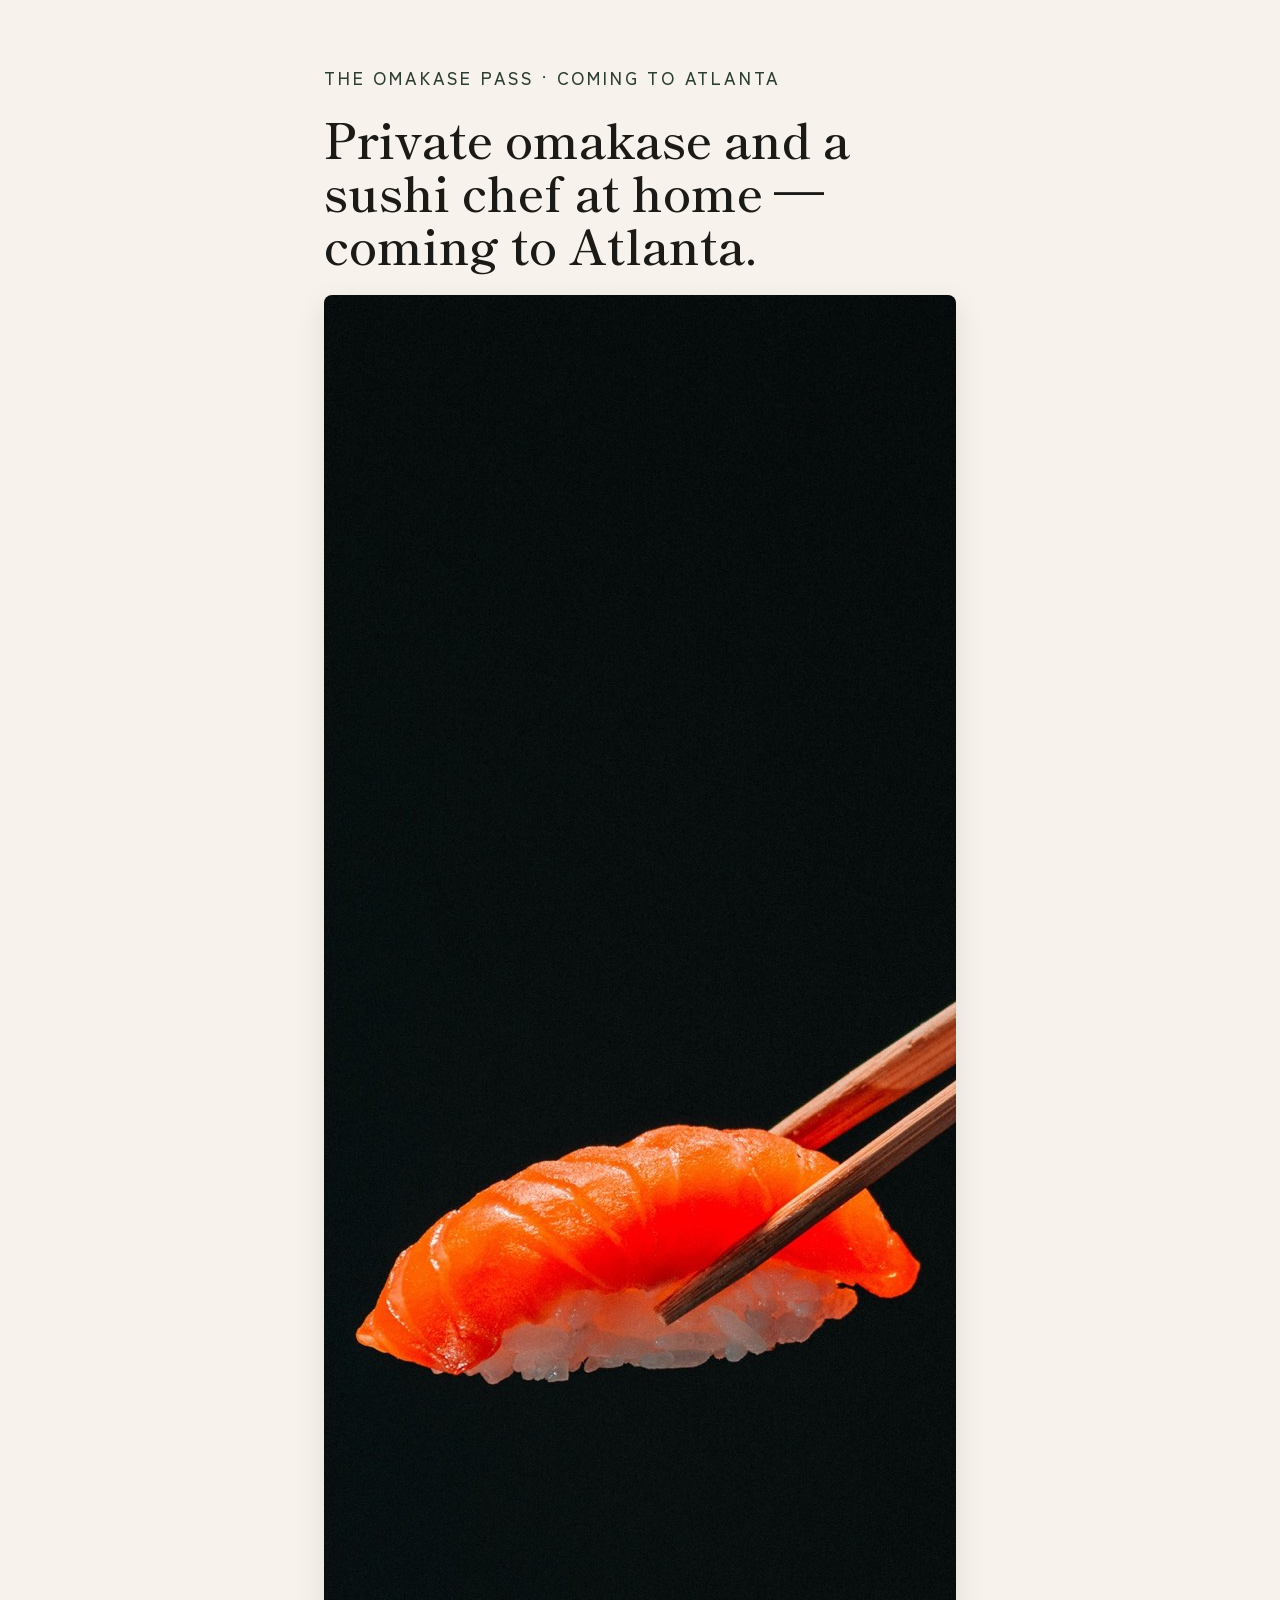
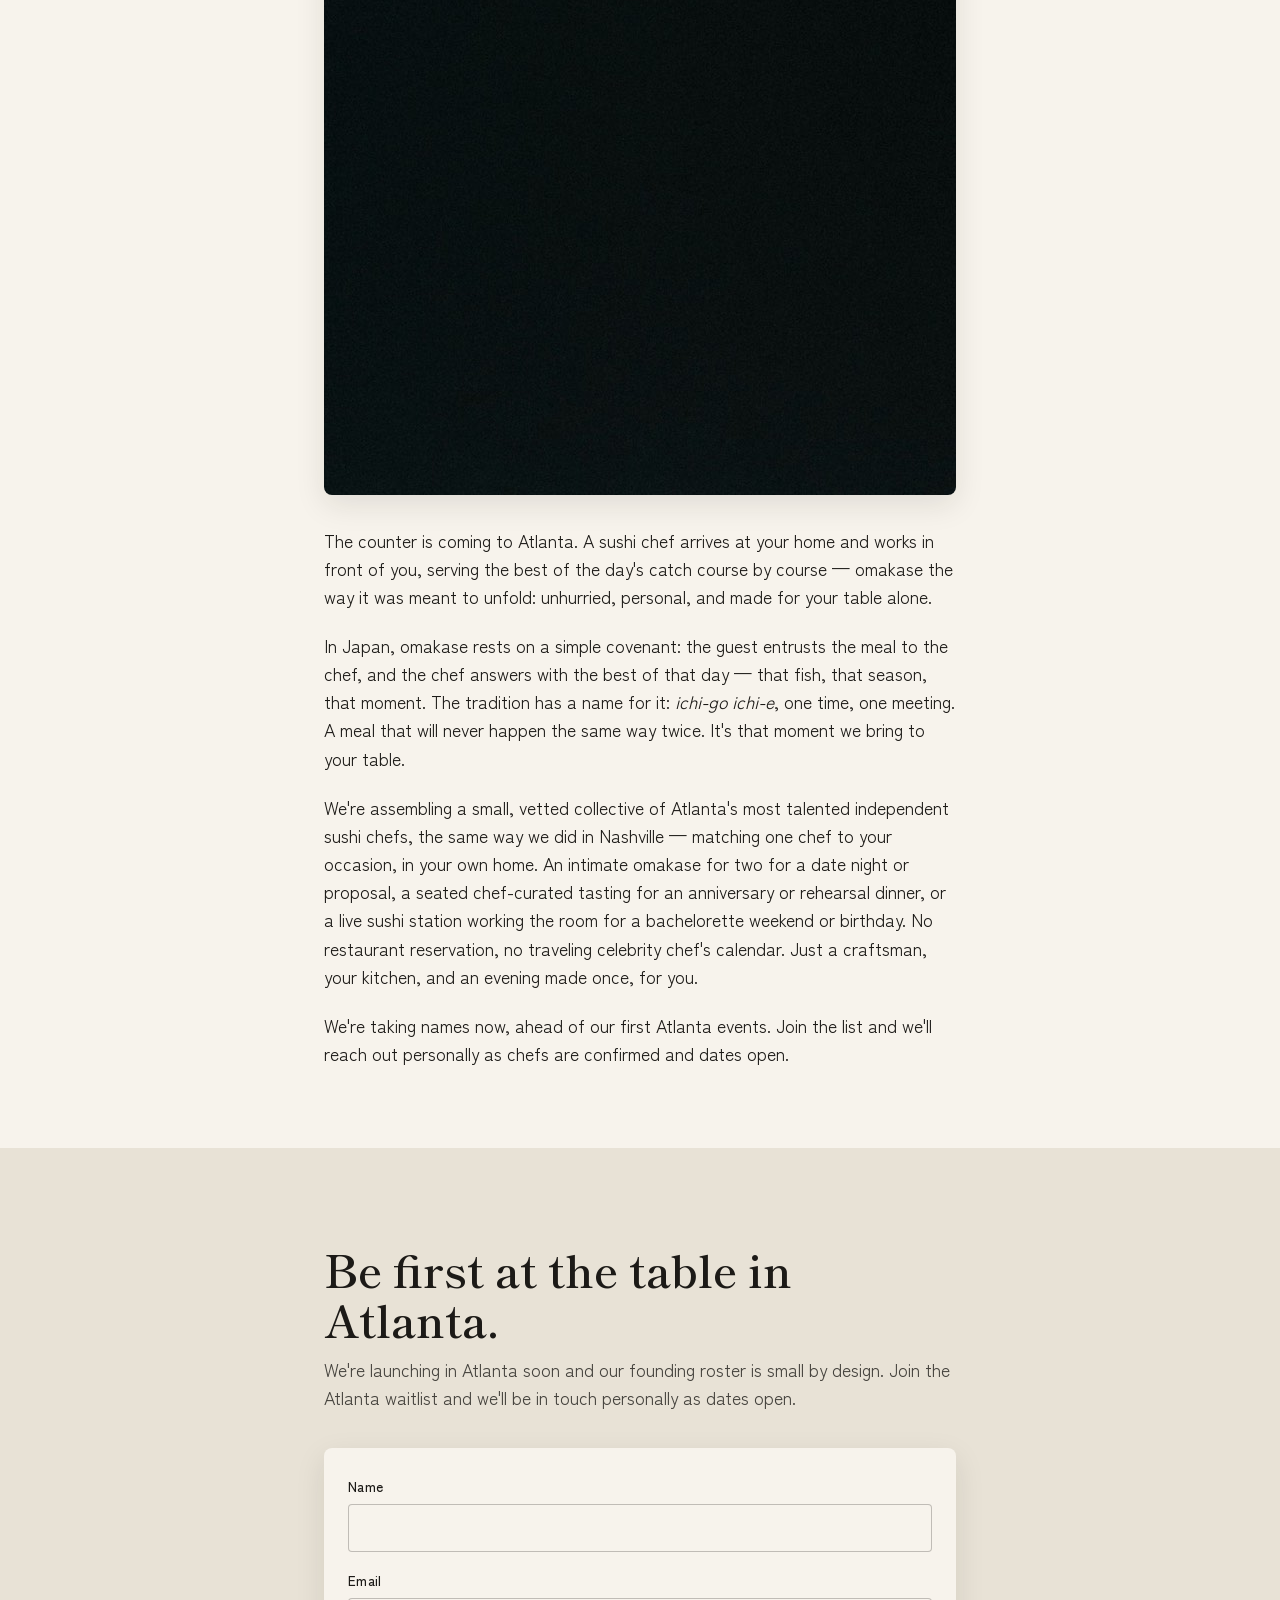
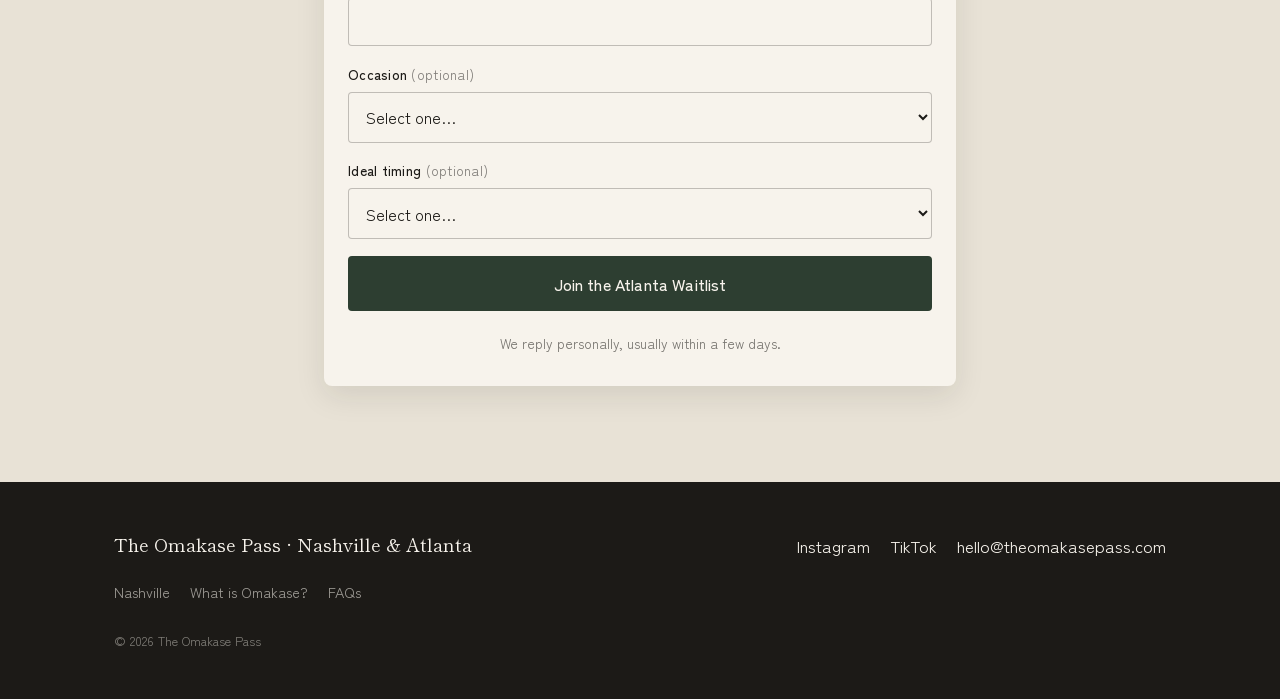
==== atlanta.html @ 151f20d6 "Add Atlanta pre-launch landing page Create /atlanta with honest 'coming soon' copy in the house voic" ====
<!DOCTYPE html>
<html lang="en">
<head>
  <meta charset="UTF-8" />
  <meta name="viewport" content="width=device-width, initial-scale=1.0" />
  <meta name="theme-color" content="#2D3E31" />

  <title>Private Omakase &amp; Sushi Chef at Home — Atlanta (Coming Soon) | The Omakase Pass</title>
  <meta name="description" content="The Omakase Pass is bringing a private sushi chef and omakase at home to Atlanta — for anniversaries, bachelorette parties, and birthdays. Join the Atlanta waitlist." />
  <link rel="canonical" href="https://theomakasepass.com/atlanta" />

  <meta property="og:type" content="website" />
  <meta property="og:site_name" content="The Omakase Pass" />
  <meta property="og:title" content="Private Omakase & Sushi Chef at Home — Coming to Atlanta" />
  <meta property="og:description" content="A sushi chef at your counter, course by course, in your own home. The Omakase Pass is coming to Atlanta. Join the waitlist." />
  <meta property="og:url" content="https://theomakasepass.com/atlanta" />
  <meta property="og:image" content="https://theomakasepass.com/images/og.jpg" />

  <meta name="twitter:card" content="summary_large_image" />
  <meta name="twitter:title" content="Private Omakase & Sushi Chef at Home — Coming to Atlanta" />
  <meta name="twitter:description" content="A sushi chef at your counter, course by course, in your own home. The Omakase Pass is coming to Atlanta." />
  <meta name="twitter:image" content="https://theomakasepass.com/images/og.jpg" />

  <link rel="icon" type="image/svg+xml" href="favicon.svg" />
  <link rel="preconnect" href="https://fonts.googleapis.com" />
  <link rel="preconnect" href="https://fonts.gstatic.com" crossorigin />
  <link href="https://fonts.googleapis.com/css2?family=Shippori+Mincho:wght@400;600&family=Zen+Kaku+Gothic+New:wght@400;500&display=swap" rel="stylesheet" />
  <link rel="stylesheet" href="styles.css" />

  <!-- Google Analytics 4 (property "The Omakase Pass") -->
  <script async src="https://www.googletagmanager.com/gtag/js?id=G-955D8J9147"></script>
  <script>
    window.dataLayer = window.dataLayer || [];
    function gtag(){dataLayer.push(arguments);}
    gtag('js', new Date());
    gtag('config', 'G-955D8J9147');
  </script>

  <!-- Service schema for the planned Atlanta service area. No prices yet:
       Atlanta pricing is confirmed at launch. Wording is kept honest
       ("coming soon") so nothing overclaims an active service. -->
  <script type="application/ld+json">
  {
    "@context": "https://schema.org",
    "@type": "Service",
    "name": "The Omakase Pass — Private Omakase in Atlanta (Coming Soon)",
    "serviceType": "Private omakase and sushi chef experiences",
    "description": "Private, in-home omakase and sushi chef experiences coming soon to Atlanta, Georgia. A vetted collective of independent sushi chefs for anniversaries, birthdays, bachelorette parties, and rehearsal dinners. Join the Atlanta waitlist.",
    "url": "https://theomakasepass.com/atlanta",
    "image": "https://theomakasepass.com/images/og.jpg",
    "provider": {
      "@type": "Organization",
      "name": "The Omakase Pass",
      "url": "https://theomakasepass.com",
      "email": "hello@theomakasepass.com"
    },
    "areaServed": { "@type": "City", "name": "Atlanta", "containedInPlace": { "@type": "State", "name": "Georgia" } }
  }
  </script>
</head>

<body>
  <a class="skip-link" href="#waitlist">Skip to waitlist</a>

  <main class="page exp" id="content">
    <p class="eyebrow">The Omakase Pass · Coming to Atlanta</p>
    <h1>Private omakase and a sushi chef at home — coming to Atlanta.</h1>

    <img class="exp__img" src="images/hero.jpg" width="1440" height="1800"
         alt="A piece of nigiri sushi lifted with chopsticks at a private omakase dinner" />

    <p class="exp__lede">
      The counter is coming to Atlanta. A sushi chef arrives at your home and works in front
      of you, serving the best of the day's catch course by course — omakase the way it was
      meant to unfold: unhurried, personal, and made for your table alone.
    </p>

    <p>
      In Japan, omakase rests on a simple covenant: the guest entrusts the meal to the chef,
      and the chef answers with the best of that day — that fish, that season, that moment.
      The tradition has a name for it: <em>ichi-go ichi-e</em>, one time, one meeting. A meal
      that will never happen the same way twice. It's that moment we bring to your table.
    </p>
    <p>
      We're assembling a small, vetted collective of Atlanta's most talented independent
      sushi chefs, the same way we did in Nashville — matching one chef to your occasion, in
      your own home. An intimate omakase for two for a date night or proposal, a seated
      chef-curated tasting for an anniversary or rehearsal dinner, or a live sushi station
      working the room for a bachelorette weekend or birthday. No restaurant reservation, no
      traveling celebrity chef's calendar. Just a craftsman, your kitchen, and an evening
      made once, for you.
    </p>
    <p>
      We're taking names now, ahead of our first Atlanta events. Join the list and we'll
      reach out personally as chefs are confirmed and dates open.
    </p>
  </main>

  <!-- ============================================================
       ATLANTA WAITLIST — submits to the same Formspree endpoint as the
       Nashville waitlist, tagged with a hidden city field so Atlanta
       interest is easy to filter. AJAX submit keeps the visitor here.
       ============================================================ -->
  <section class="section waitlist" id="waitlist">
    <div class="prose">
      <h2 class="waitlist__headline">Be first at the table in Atlanta.</h2>
      <p class="waitlist__sub">
        We're launching in Atlanta soon and our founding roster is small by design. Join the
        Atlanta waitlist and we'll be in touch personally as dates open.
      </p>

      <form class="waitlist-form" id="atlanta-form" aria-label="Join the Atlanta waitlist"
            action="https://formspree.io/f/mqerkaqg" method="POST">
        <input type="hidden" name="_subject" value="New Atlanta waitlist signup" />
        <input type="hidden" name="city" value="Atlanta" />
        <!-- Honeypot anti-spam field: hidden from people, tempting to bots. Leave empty. -->
        <input type="text" name="_gotcha" tabindex="-1" autocomplete="off" aria-hidden="true" style="position:absolute;left:-9999px" />
        <div class="field">
          <label for="af-name">Name</label>
          <input id="af-name" name="name" type="text" autocomplete="name" required />
        </div>
        <div class="field">
          <label for="af-email">Email</label>
          <input id="af-email" name="email" type="email" autocomplete="email" required />
        </div>
        <div class="field">
          <label for="af-occasion">Occasion <span class="field__opt">(optional)</span></label>
          <select id="af-occasion" name="occasion">
            <option value="">Select one…</option>
            <option>Anniversary</option>
            <option>Birthday</option>
            <option>Bachelorette</option>
            <option>Rehearsal dinner</option>
            <option>Corporate</option>
            <option>Other</option>
          </select>
        </div>
        <div class="field">
          <label for="af-timing">Ideal timing <span class="field__opt">(optional)</span></label>
          <select id="af-timing" name="timing">
            <option value="">Select one…</option>
            <option>Next 30 days</option>
            <option>1–3 months</option>
            <option>Just curious</option>
          </select>
        </div>
        <button class="btn btn--primary btn--full" type="submit">Join the Atlanta Waitlist</button>
        <p class="form-note">We reply personally, usually within a few days.</p>
      </form>
    </div>
  </section>

  <footer class="footer">
    <div class="container footer__inner">
      <p class="footer__brand">The Omakase Pass · Nashville &amp; Atlanta</p>
      <nav class="footer__links" aria-label="Footer">
        <a href="https://instagram.com/omakasepass" target="_blank" rel="noopener">Instagram</a>
        <a href="https://tiktok.com/@omakasepass" target="_blank" rel="noopener">TikTok</a>
        <a href="mailto:hello@theomakasepass.com">hello@theomakasepass.com</a>
      </nav>
      <nav class="footer__quiet" aria-label="More">
        <a href="/">Nashville</a>
        <a href="/omakase">What is Omakase?</a>
        <a href="/faqs">FAQs</a>
      </nav>
      <p class="footer__copy">© 2026 The Omakase Pass</p>
    </div>
  </footer>

  <!-- Atlanta waitlist AJAX submit (mirrors the homepage waitlist script). -->
  <script>
    (function () {
      var form = document.getElementById('atlanta-form');
      if (!form) return;
      form.addEventListener('submit', function (e) {
        e.preventDefault();
        var btn = form.querySelector('button[type="submit"]');
        var original = btn ? btn.textContent : '';
        if (btn) { btn.disabled = true; btn.textContent = 'Sending…'; }
        fetch(form.action, {
          method: 'POST',
          body: new FormData(form),
          headers: { 'Accept': 'application/json' }
        }).then(function (res) {
          if (!res.ok) throw new Error('bad response');
          form.innerHTML =
            '<p class="form-success">You\'re on the Atlanta list. We\'ll be in touch personally.</p>';
        }).catch(function () {
          if (btn) { btn.disabled = false; btn.textContent = original; }
          var err = form.querySelector('.form-error');
          if (!err) {
            err = document.createElement('p');
            err.className = 'form-error';
            form.appendChild(err);
          }
          err.textContent =
            'Something went wrong. Please email hello@theomakasepass.com and we\'ll add you.';
        });
      });
    })();
  </script>
</body>
</html>
---- styles.css ----
/* ============================================================
   THE OMAKASE PASS — styles.css
   Mobile-first (~390px), then enhanced for desktop.
   ============================================================ */

/* ---- 1. DESIGN TOKENS -------------------------------------- */
:root {
  --rice: #F7F3EC;        /* warm rice-white — page background */
  --ink: #1C1A17;         /* near-black — primary text */
  --forest: #2D3E31;      /* deep pine green — accent, buttons, links */
  --forest-deep: #1F2B22; /* hover states, dark sections */
  --vermillion: #B5442E;  /* muted red — hanko "sun" stamp detail ONLY */
  --stone: #E8E2D6;       /* warm light grey — cards, dividers */

  --font-display: "Shippori Mincho", Georgia, "Times New Roman", serif;
  --font-body: "Zen Kaku Gothic New", system-ui, -apple-system, sans-serif;

  --maxw: 1100px;         /* outer content width on desktop */
  --prosew: 680px;        /* narrow width for reading blocks */

  --shadow-card: 0 10px 30px rgba(28, 26, 23, 0.10);
}

/* ---- 2. RESET / BASE --------------------------------------- */
*,
*::before,
*::after { box-sizing: border-box; }

html { scroll-behavior: smooth; }

body {
  margin: 0;
  overflow-x: hidden;
  background: var(--rice);
  color: var(--ink);
  font-family: var(--font-body);
  font-size: 1.0625rem;   /* ~17px */
  line-height: 1.6;
  -webkit-font-smoothing: antialiased;
  text-rendering: optimizeLegibility;
}

img { max-width: 100%; display: block; }

h1, h2, h3 {
  font-family: var(--font-display);
  font-weight: 600;
  line-height: 1.1;
  margin: 0;
}

p { margin: 0 0 1.2em; }
p:last-child { margin-bottom: 0; }

a { color: var(--forest); }

/* Visible keyboard focus for everyone using Tab */
:focus-visible {
  outline: 3px solid var(--forest);
  outline-offset: 3px;
  border-radius: 2px;
}

/* Skip link — hidden until focused */
.skip-link {
  position: absolute;
  left: -9999px;
  top: 0;
  background: var(--forest);
  color: var(--rice);
  padding: 0.75rem 1rem;
  z-index: 100;
  text-decoration: none;
  border-radius: 0 0 6px 0;
}
.skip-link:focus { left: 0; }

/* ---- 3. LAYOUT HELPERS ------------------------------------- */
.container {
  width: 100%;
  max-width: var(--maxw);
  margin-inline: auto;
  padding-inline: 1.5rem;
}

.section { padding: 4.5rem 0; }

.prose {
  max-width: var(--prosew);
  margin-inline: auto;
  padding-inline: 1.5rem;
}

.eyebrow {
  font-size: 0.75rem;
  font-weight: 500;
  letter-spacing: 0.16em;
  text-transform: uppercase;
  color: var(--forest);
  margin-bottom: 1.25rem;
}
.eyebrow--light { color: var(--stone); opacity: 0.85; }

/* ---- 4. BUTTONS -------------------------------------------- */
.btn {
  display: inline-block;
  font-family: var(--font-body);
  font-weight: 500;
  font-size: 1rem;
  letter-spacing: 0.01em;
  text-decoration: none;
  cursor: pointer;
  border: 1px solid transparent;
  border-radius: 4px;
  padding: 0.9rem 1.6rem;
  transition: background-color 0.18s ease, transform 0.18s ease, border-color 0.18s ease;
}

.btn--primary {
  background: var(--forest);
  color: var(--rice);
}
.btn--primary:hover {
  background: var(--forest-deep);
  transform: translateY(-1px);
}
.btn--primary:active { transform: translateY(0); }
.btn--primary:disabled {
  opacity: 0.55;
  cursor: not-allowed;
  transform: none;
}

/* Light-on-dark ghost button (used in the For Chefs dark section) */
.btn--ghost-light {
  background: transparent;
  color: var(--rice);
  border-color: rgba(247, 243, 236, 0.5);
}
.btn--ghost-light:hover {
  background: rgba(247, 243, 236, 0.08);
  border-color: var(--rice);
  transform: translateY(-1px);
}

.btn--full { width: 100%; text-align: center; }

/* ============================================================
   5. HERO
   ============================================================ */
.hero {
  position: relative;
  min-height: 100svh;
  display: flex;
  flex-direction: column;
  justify-content: flex-end;
  overflow: hidden;
  color: var(--rice);
}

/* Background image sits behind everything. A dark indigo fallback
   shows through until /images/hero.jpg is supplied. */
.hero__bg {
  position: absolute;
  inset: 0;
  background-color: var(--forest-deep);
  background-image: url("images/hero.jpg");
  background-size: cover;
  background-position: center;
  z-index: 0;
}

/* Gradient overlay keeps text readable over the photo */
.hero__overlay {
  position: absolute;
  inset: 0;
  background: linear-gradient(
    105deg,
    rgba(28, 26, 23, 0.88) 0%,
    rgba(28, 26, 23, 0.62) 38%,
    rgba(28, 26, 23, 0.25) 68%,
    rgba(28, 26, 23, 0.10) 100%
  );
  z-index: 1;
}

.hero__inner {
  position: relative;
  z-index: 2;
  width: 100%;
  max-width: var(--maxw);
  margin-inline: auto;
  padding: 1.5rem 1.5rem 3rem;
  flex: 1;
  display: flex;
  flex-direction: column;
  justify-content: flex-start;
}

.wordmark {
  font-family: var(--font-body);
  font-weight: 500;
  font-size: 0.8rem;
  letter-spacing: 0.22em;
  text-transform: uppercase;
  padding-top: 1rem;
}

.hero__content {
  width: 100%;
  max-width: 620px;
  margin-top: auto;
  margin-bottom: auto;
}

.hero__eyebrow {
  font-family: var(--font-body);
  font-size: 0.75rem;
  font-weight: 500;
  letter-spacing: 0.18em;
  text-transform: uppercase;
  color: rgba(247, 243, 236, 0.82);
  margin-bottom: 1.25rem;
}

.hero__headline {
  font-size: clamp(1.9rem, 7.5vw, 4.5rem);
  font-weight: 600;
  margin-bottom: 1.1rem;
}

.hero__subhead {
  font-size: 1.075rem;
  line-height: 1.55;
  max-width: 34em;
  margin-bottom: 1.8rem;
  color: rgba(247, 243, 236, 0.92);
}

/* Scroll cue — a thin descending line */
.scroll-cue {
  position: absolute;
  bottom: 1.4rem;
  left: 50%;
  transform: translateX(-50%);
  z-index: 3;
  display: block;
  width: 24px;
  height: 40px;
}
.scroll-cue__line {
  display: block;
  width: 1px;
  height: 100%;
  margin-inline: auto;
  background: rgba(247, 243, 236, 0.6);
}

/* ============================================================
   6. PROPOSITION
   ============================================================ */
.proposition { padding-top: 5.5rem; padding-bottom: 5.5rem; }
.proposition p { font-size: 1.15rem; }
.proposition em { font-style: italic; }

/* ============================================================
   7. EXPERIENCES — the two Pass / ticket cards
   ============================================================ */
.experiences { background: var(--rice); }

.cards {
  display: flex;
  flex-direction: column;
  gap: 2rem;
}

.pass-card {
  position: relative;
  background: var(--stone);
  border-radius: 8px;
  box-shadow: var(--shadow-card);
  overflow: hidden;
  /* Perforated left edge — a dotted "tear line" like a real ticket */
  border-left: 2px dashed rgba(28, 26, 23, 0.28);
}

/* Little punched notches at the top and bottom of the tear line */
.pass-card::before,
.pass-card::after {
  content: "";
  position: absolute;
  left: -9px;
  width: 16px;
  height: 16px;
  border-radius: 50%;
  background: var(--rice);
  z-index: 2;
}
.pass-card::before { top: -8px; }
.pass-card::after { bottom: -8px; }

.pass-card__img {
  aspect-ratio: 3 / 2;
  background: var(--forest-deep);
  background-size: cover;
  background-position: center;
  /* placeholder label when no image is present */
  display: flex;
  align-items: center;
  justify-content: center;
}
.pass-card__img--date { background-image: url("images/date.jpg"); }
.pass-card__img--tasting { background-image: url("images/tasting.jpg"); }
.pass-card__img--party { background-image: url("images/party.jpg"); }

.pass-card__body { padding: 1.75rem 1.6rem 2rem; }

.pass-card__eyebrow {
  display: flex;
  align-items: center;
  justify-content: space-between;
  gap: 1rem;
  font-size: 0.7rem;
  font-weight: 500;
  letter-spacing: 0.14em;
  text-transform: uppercase;
  color: var(--forest);
  margin-bottom: 1rem;
}

/* Hanko stamp — small vermillion circle with "OP" */
.hanko {
  flex: 0 0 auto;
  width: 44px;
  height: 44px;
  color: var(--vermillion);
}
.hanko__text {
  font-family: var(--font-display);
  font-weight: 600;
  font-size: 34px;
  fill: var(--vermillion);
  letter-spacing: 0.02em;
}

.pass-card__title {
  font-size: 1.75rem;
  margin-bottom: 0.75rem;
}
.pass-card__desc { margin-bottom: 1.1rem; }
.pass-card__price {
  font-weight: 500;
  margin-bottom: 0.4rem;
}
.pass-card__note {
  font-size: 0.9rem;
  color: rgba(28, 26, 23, 0.7);
  margin-bottom: 1.4rem;
}

.pricing-note {
  text-align: center;
  font-size: 0.85rem;
  color: rgba(28, 26, 23, 0.6);
  max-width: 34em;
  margin: 2.25rem auto 0;
}

/* ============================================================
   8. TRUST BLOCK (dark section)
   ============================================================ */
.trust {
  background: var(--forest-deep);
  color: var(--rice);
}
.trust__headline {
  font-size: clamp(1.8rem, 5vw, 2.6rem);
  margin-bottom: 1.2rem;
}
.trust p { color: rgba(247, 243, 236, 0.9); }

/* Placeholder row for future founding-chef cards */
.chef-row {
  display: flex;
  flex-wrap: wrap;
  gap: 1.5rem;
  margin-top: 2rem;
}

/* ============================================================
   9. HOW IT WORKS
   ============================================================ */
.how__headline {
  font-size: clamp(1.8rem, 5vw, 2.6rem);
  text-align: center;
  max-width: var(--prosew);
  margin: 0 auto 2.75rem;
}
.steps {
  list-style: none;
  margin: 0;
  padding: 0;
  display: flex;
  flex-direction: column;
  gap: 2.5rem;
  max-width: var(--prosew);
  margin-inline: auto;
}
.step { position: relative; }
.step__num {
  display: inline-flex;
  align-items: center;
  justify-content: center;
  width: 2.4rem;
  height: 2.4rem;
  border: 1px solid var(--forest);
  border-radius: 50%;
  font-family: var(--font-display);
  font-weight: 600;
  color: var(--forest);
  margin-bottom: 0.9rem;
}
.step__title {
  font-size: 1.35rem;
  margin-bottom: 0.4rem;
}
.step__text {
  color: rgba(28, 26, 23, 0.75);
  max-width: 30em;
}

/* ============================================================
   10. WAITLIST FORM
   ============================================================ */
.waitlist { background: var(--stone); }
.waitlist__headline {
  font-size: clamp(1.9rem, 6vw, 2.8rem);
  margin-bottom: 0.8rem;
}
.waitlist__sub {
  font-size: 1.1rem;
  color: rgba(28, 26, 23, 0.8);
  margin-bottom: 2.25rem;
}

.waitlist-form {
  display: flex;
  flex-direction: column;
  gap: 1.1rem;
  background: var(--rice);
  padding: 1.75rem 1.5rem 2rem;
  border-radius: 8px;
  box-shadow: var(--shadow-card);
}
.field { display: flex; flex-direction: column; gap: 0.4rem; }
.field label {
  font-size: 0.85rem;
  font-weight: 500;
  letter-spacing: 0.02em;
}
.field__opt { font-weight: 400; color: rgba(28, 26, 23, 0.55); }

.field input,
.field select,
.field textarea {
  font-family: var(--font-body);
  font-size: 1rem;
  color: var(--ink);
  background: var(--rice);
  border: 1px solid rgba(28, 26, 23, 0.25);
  border-radius: 4px;
  padding: 0.7rem 0.8rem;
}
.field textarea {
  min-height: 6rem;
  resize: vertical;
}
.field input:focus,
.field select:focus,
.field textarea:focus {
  border-color: var(--forest);
  outline: 2px solid var(--forest);
  outline-offset: 1px;
}

.form-note {
  text-align: center;
  font-size: 0.85rem;
  color: rgba(28, 26, 23, 0.6);
  margin: 0.25rem 0 0;
}

/* ============================================================
   11. FOR CHEFS (dark section)
   ============================================================ */
.for-chefs {
  background: var(--forest);
  color: var(--rice);
}
.for-chefs__headline {
  font-size: clamp(1.8rem, 5vw, 2.6rem);
  margin-bottom: 1.2rem;
}
.for-chefs p {
  color: rgba(247, 243, 236, 0.9);
  margin-bottom: 1.8rem;
}

/* ============================================================
   12. FOOTER
   ============================================================ */
.footer {
  background: var(--ink);
  color: var(--rice);
  padding: 3rem 0;
}
.footer__inner {
  display: flex;
  flex-direction: column;
  gap: 1rem;
}
.footer__brand {
  font-family: var(--font-display);
  font-size: 1.15rem;
  margin: 0;
}
.footer__links,
.footer__quiet {
  display: flex;
  flex-wrap: wrap;
  gap: 1.25rem;
}
.footer__links a { color: var(--rice); }
.footer__quiet a {
  color: rgba(247, 243, 236, 0.6);
  font-size: 0.9rem;
}
.footer a { text-decoration: none; }
.footer a:hover { text-decoration: underline; }
.footer__copy {
  font-size: 0.8rem;
  color: rgba(247, 243, 236, 0.45);
  margin: 0.5rem 0 0;
}

/* ============================================================
   13. STANDALONE PAGE (omakase.html) helpers
   ============================================================ */
.page {
  max-width: var(--prosew);
  margin-inline: auto;
  padding: 4rem 1.5rem 5rem;
}
.page h1 {
  font-size: clamp(2rem, 7vw, 3rem);
  margin-bottom: 1.5rem;
}
.page h2 {
  font-size: clamp(1.5rem, 4vw, 2rem);
  margin: 3rem 0 1rem;
}
.page p { font-size: 1.1rem; }
.back-link {
  display: inline-block;
  margin-top: 2rem;
  font-weight: 500;
}

/* ============================================================
   13b. EXPERIENCE PAGES (/counter-for-two, /omakase-table, /sushi-party)
   Built on the .page prose column, with a lead image and details.
   ============================================================ */
.exp__img {
  width: 100%;
  aspect-ratio: 3 / 2;
  object-fit: cover;
  border-radius: 8px;
  box-shadow: var(--shadow-card);
  margin: 0 0 2rem;
}
.exp__lede { font-size: 1.2rem; }
.exp__price {
  font-family: var(--font-display);
  font-size: 1.15rem;
  color: var(--forest);
  margin: 0 0 0.4rem;
}
.exp__note {
  font-size: 0.95rem;
  color: rgba(28, 26, 23, 0.65);
  margin-bottom: 2rem;
}
.exp__cta { margin-top: 2.5rem; }
.exp__cta .btn { margin-bottom: 1rem; }
.exp__pricing-note {
  font-size: 0.85rem;
  color: rgba(28, 26, 23, 0.6);
  margin: 0;
}

/* Subtle "explore" link on the homepage experience cards */
.pass-card__link {
  display: inline-block;
  margin-bottom: 1.1rem;
  font-size: 0.9rem;
  font-weight: 500;
  text-decoration: none;
}
.pass-card__link:hover { text-decoration: underline; }

/* ============================================================
   FOUNDER'S NOTE
   ============================================================ */
.founder { background: var(--stone); }
.founder__body { font-size: 1.15rem; }
.founder__signature {
  display: flex;
  align-items: center;
  gap: 1rem;
  margin-top: 1.9rem;
}
.founder__photo {
  width: 72px;
  height: 72px;
  border-radius: 50%;
  object-fit: cover;
  flex: 0 0 auto;
  box-shadow: 0 4px 14px rgba(28, 26, 23, 0.15);
}
.founder__sign {
  margin: 0;
  font-size: 0.78rem;
  font-weight: 500;
  letter-spacing: 0.16em;
  text-transform: uppercase;
  color: rgba(28, 26, 23, 0.55);
}

/* ============================================================
   FAQ (native <details> accordion)
   ============================================================ */
.faq__headline {
  font-size: clamp(1.8rem, 5vw, 2.6rem);
  margin-bottom: 2rem;
}
.faq__list { border-top: 1px solid rgba(28, 26, 23, 0.14); }
.faq__item { border-bottom: 1px solid rgba(28, 26, 23, 0.14); }
.faq__item summary {
  list-style: none;
  cursor: pointer;
  position: relative;
  padding: 1.2rem 2.25rem 1.2rem 0;
  font-family: var(--font-display);
  font-size: 1.2rem;
  color: var(--ink);
}
.faq__item summary::-webkit-details-marker { display: none; }
.faq__item summary::after {
  content: "+";
  position: absolute;
  right: 0.1rem;
  top: 50%;
  transform: translateY(-50%);
  font-family: var(--font-body);
  font-weight: 500;
  font-size: 1.5rem;
  line-height: 1;
  color: var(--forest);
}
.faq__item[open] summary::after { content: "–"; }
.faq__item summary:focus-visible {
  outline: 3px solid var(--forest);
  outline-offset: 3px;
  border-radius: 2px;
}
.faq__answer {
  padding: 0 0 1.5rem;
  max-width: 62ch;
  color: rgba(28, 26, 23, 0.78);
}
.faq__more {
  margin-top: 1.6rem;
  font-weight: 500;
}
.faq__more a { text-decoration: none; }
.faq__more a:hover { text-decoration: underline; }

/* ============================================================
   FOR CHEFS teaser (consumer homepage)
   ============================================================ */
.for-chefs__line {
  font-family: var(--font-display);
  font-size: clamp(1.4rem, 4vw, 1.9rem);
  line-height: 1.3;
  margin-bottom: 1.8rem;
}

/* ============================================================
   CHEFS PAGE (/chefs.html) — benefit list + form subtext
   ============================================================ */
.benefit-list {
  list-style: none;
  margin: 2.25rem 0 0;
  padding: 0;
  display: grid;
  gap: 1.6rem;
}
.benefit-list li {
  position: relative;
  padding-left: 1.6rem;
}
.benefit-list li::before {
  content: "";
  position: absolute;
  left: 0;
  top: 0.6em;
  width: 9px;
  height: 9px;
  border-radius: 50%;
  background: var(--vermillion);
}
.benefit-list strong { font-weight: 500; color: var(--ink); }
.form-subtext {
  text-align: center;
  font-size: 0.85rem;
  color: rgba(28, 26, 23, 0.6);
  margin: 0.75rem 0 0;
}
.form-success {
  text-align: center;
  font-family: var(--font-display);
  font-size: 1.3rem;
  line-height: 1.35;
  color: var(--forest);
  margin: 0;
  padding: 1.25rem 0;
}
.form-error {
  text-align: center;
  font-size: 0.9rem;
  color: var(--vermillion);
  margin: 0.9rem 0 0;
}

/* ============================================================
   13c. STICKY MOBILE CTA
   Fixed to the bottom on small screens; revealed on scroll by JS.
   Hidden entirely on desktop, where the inline CTAs are always near.
   ============================================================ */
.sticky-cta {
  position: fixed;
  left: 1rem;
  right: 1rem;
  bottom: 1rem;
  z-index: 50;
  text-align: center;
  box-shadow: 0 8px 24px rgba(28, 26, 23, 0.28);
  /* Hidden until JS adds .is-visible */
  opacity: 0;
  visibility: hidden;
  transform: translateY(140%);
  transition: opacity 0.3s ease, transform 0.3s ease, visibility 0.3s;
}
.sticky-cta.is-visible {
  opacity: 1;
  visibility: visible;
  transform: none;
}
/* Desktop: the page CTAs are never far, so the sticky bar isn't needed. */
@media (min-width: 720px) {
  .sticky-cta { display: none; }
}
/* Respect reduced-motion: appear/disappear without the slide. */
@media (prefers-reduced-motion: reduce) {
  .sticky-cta { transition: opacity 0.2s ease, visibility 0.2s; transform: none; }
}

/* ============================================================
   14. MOTION — only for users who haven't asked to reduce it
   ============================================================ */
@media (prefers-reduced-motion: no-preference) {
  /* Elements start slightly lowered + transparent... */
  .reveal,
  .reveal-step { opacity: 0; transform: translateY(24px); }
  .reveal-hero { opacity: 0; transform: translateY(28px); }

  .reveal,
  .reveal-step,
  .reveal-hero {
    transition: opacity 0.7s ease, transform 0.7s ease;
  }

  /* ...and settle when JS adds .is-visible */
  .reveal.is-visible,
  .reveal-step.is-visible,
  .reveal-hero.is-visible {
    opacity: 1;
    transform: none;
  }

  /* Hero: stagger each element ~150ms on load */
  .reveal-hero:nth-child(1) { transition-delay: 0ms; }
  .hero__eyebrow.reveal-hero { transition-delay: 150ms; }
  .hero__headline.reveal-hero { transition-delay: 300ms; }
  .hero__subhead.reveal-hero { transition-delay: 450ms; }
  .btn.reveal-hero { transition-delay: 600ms; }

  /* Steps: sequential reveal encodes the 1-2-3 order */
  .step:nth-child(1) .reveal-step,
  .reveal-step { transition-delay: 0ms; }
  .step:nth-child(2).reveal-step { transition-delay: 140ms; }
  .step:nth-child(3).reveal-step { transition-delay: 280ms; }

  /* Hanko stamp: starts rotated + small, settles ~200ms after the card */
  .hanko {
    opacity: 0;
    transform: rotate(-18deg) scale(0.7);
    transform-origin: center;
    transition: opacity 0.35s ease 0.2s, transform 0.35s ease 0.2s;
  }
  .pass-card.is-visible .hanko {
    opacity: 1;
    transform: rotate(0deg) scale(1);
  }

  /* Scroll cue gentle pulse */
  .scroll-cue__line {
    animation: cue 2.2s ease-in-out infinite;
    transform-origin: top;
  }
  @keyframes cue {
    0%, 100% { transform: scaleY(0.4); opacity: 0.4; }
    50%      { transform: scaleY(1);   opacity: 0.9; }
  }
}

/* When reduced motion IS requested, everything is simply visible.
   (No .reveal opacity:0 rule applies, so content never hides.) */

/* ============================================================
   15. DESKTOP ENHANCEMENTS
   ============================================================ */
@media (min-width: 720px) {
  .section { padding: 6rem 0; }

  /* Two Pass cards sit side by side */
  .cards {
    flex-direction: row;
    align-items: stretch;
  }
  .pass-card {
    flex: 1;
    display: flex;
    flex-direction: column;
  }
  .pass-card__body {
    display: flex;
    flex-direction: column;
    flex: 1;
    padding: 2rem 1.9rem 2.25rem;
  }
  /* Push the CTA to the bottom so both cards align */
  .pass-card__body .btn { margin-top: auto; align-self: flex-start; }

  .steps {
    flex-direction: row;
    gap: 2rem;
  }
  .step { flex: 1; }

  .footer__inner {
    display: grid;
    grid-template-columns: 1fr auto;
    grid-template-areas:
      "brand links"
      "quiet quiet"
      "copy copy";
    align-items: center;
    gap: 1.25rem 2rem;
  }
  .footer__brand { grid-area: brand; }
  .footer__links { grid-area: links; justify-content: flex-end; }
  .footer__quiet { grid-area: quiet; }
  .footer__copy { grid-area: copy; }
}

@media (min-width: 1000px) {
  .hero__headline { margin-bottom: 1.4rem; }
  .proposition { padding-top: 7rem; padding-bottom: 7rem; }
}
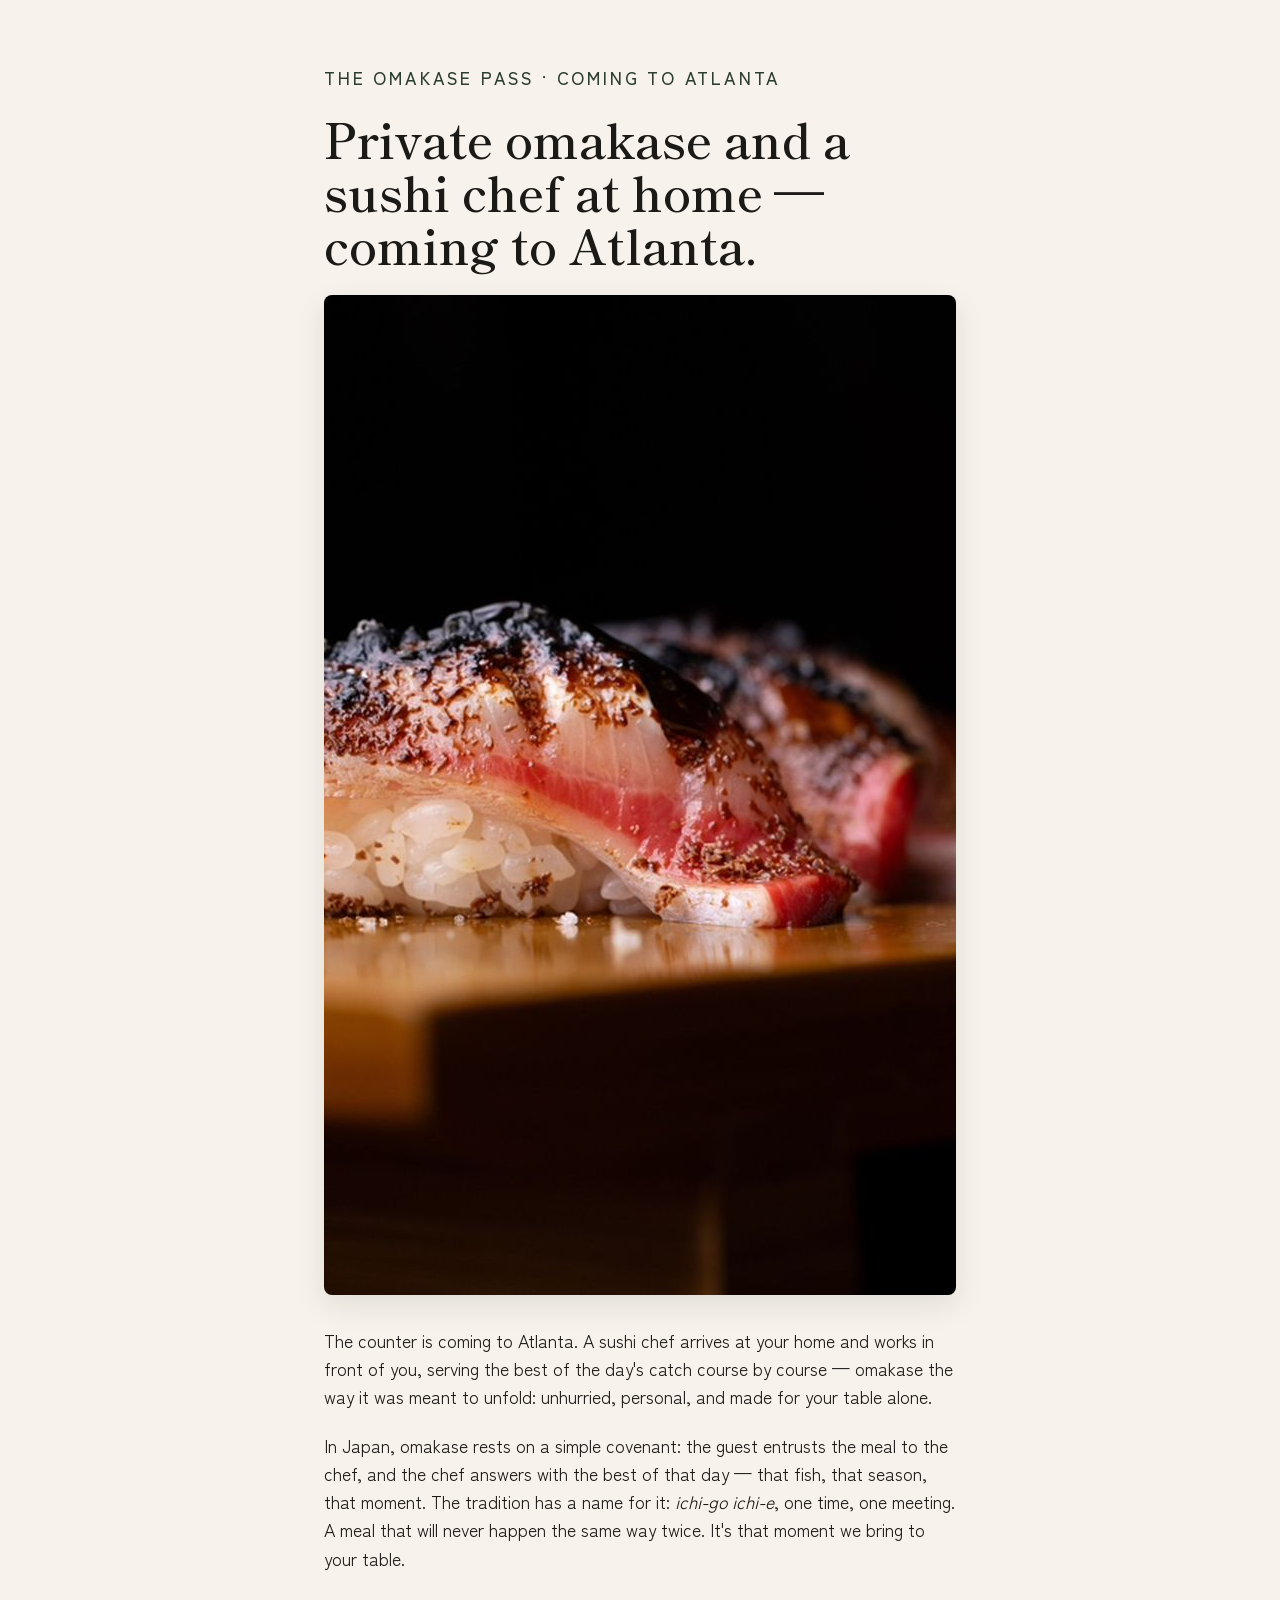
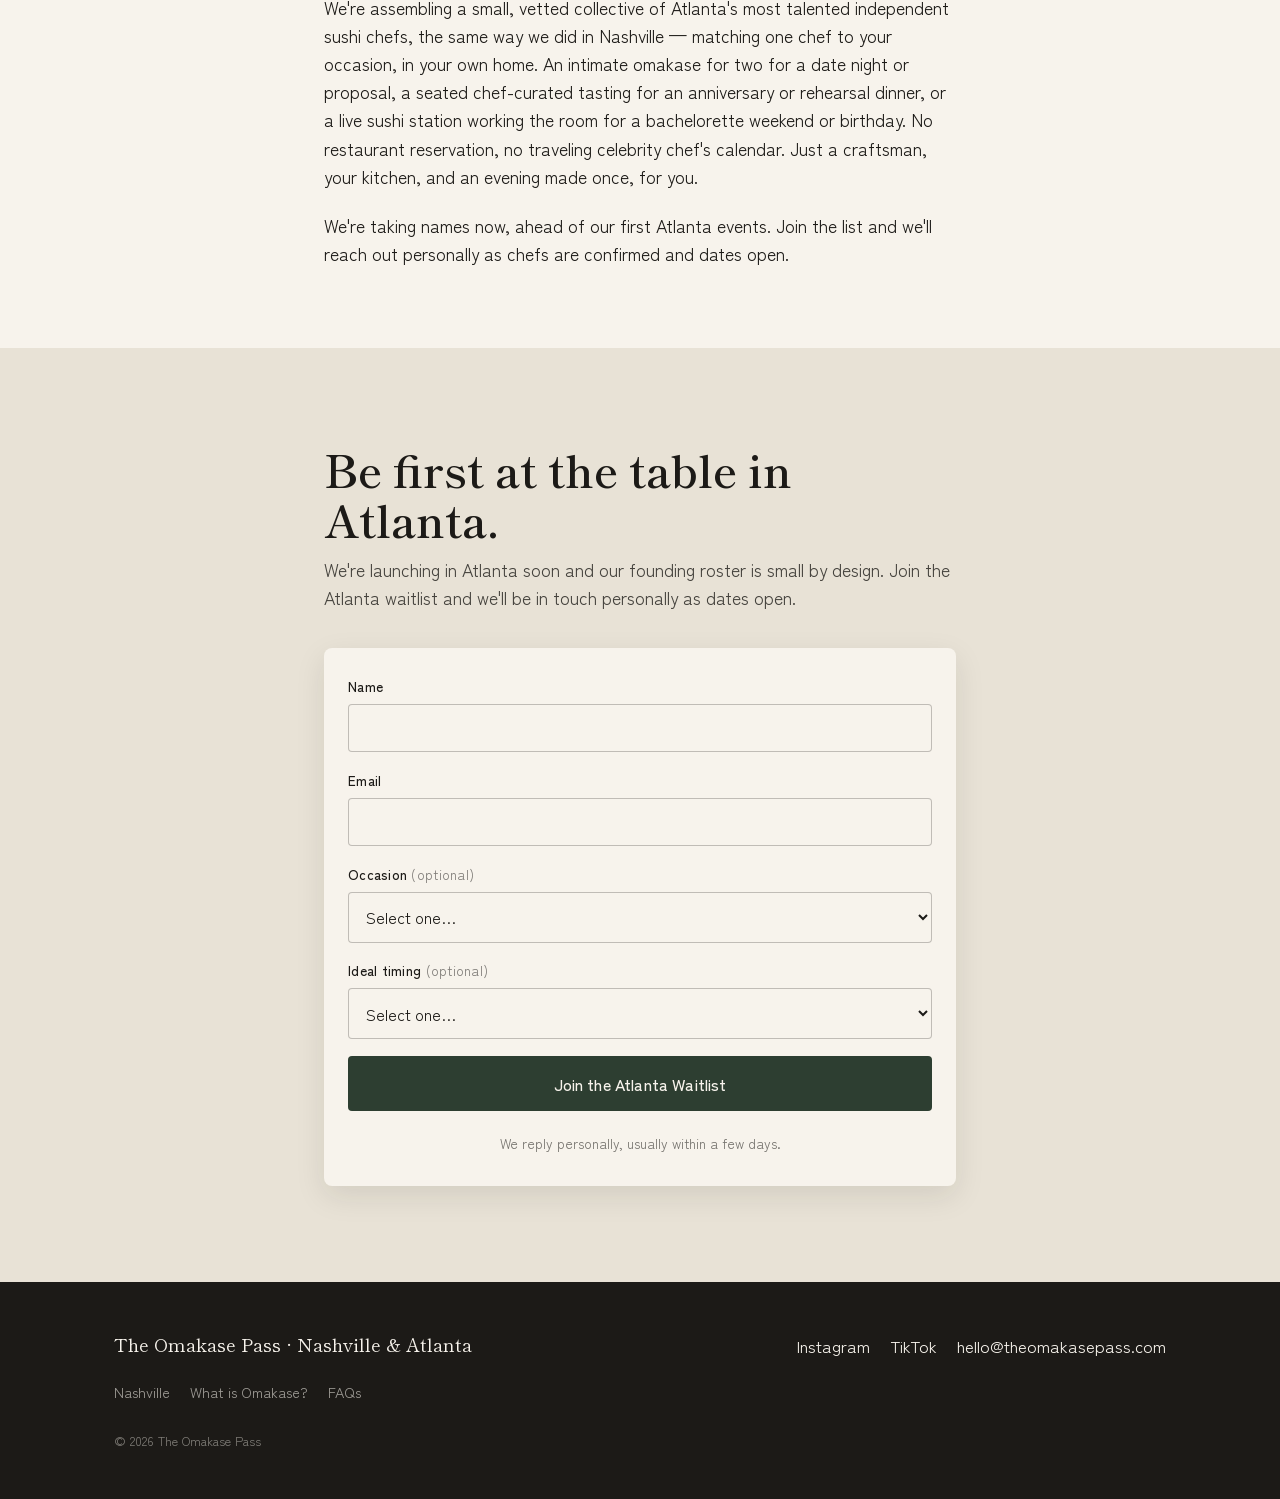
==== commit 2ac87d55: "Add dedicated /nashville city page and brighten Atlanta lead image - Add /nashville as a service-are" ====
--- a/atlanta.html
+++ b/atlanta.html
@@ -66,8 +66,8 @@
     <p class="eyebrow">The Omakase Pass · Coming to Atlanta</p>
     <h1>Private omakase and a sushi chef at home — coming to Atlanta.</h1>
 
-    <img class="exp__img" src="images/hero.jpg" width="1440" height="1800"
-         alt="A piece of nigiri sushi lifted with chopsticks at a private omakase dinner" />
+    <img class="exp__img" src="images/date.jpg" width="1000" height="1000"
+         alt="An intimate private omakase dinner for two, plated course by course at home" />
 
     <p class="exp__lede">
       The counter is coming to Atlanta. A sushi chef arrives at your home and works in front
--- a/styles.css
+++ b/styles.css
@@ -204,6 +204,76 @@
   letter-spacing: 0.22em;
   text-transform: uppercase;
   padding-top: 1rem;
+}
+
+/* Top bar: wordmark on the left, menu button on the right */
+.hero__topbar {
+  display: flex;
+  align-items: flex-start;
+  justify-content: space-between;
+  gap: 1rem;
+}
+
+/* ---- SITE MENU (hero, top-right) ---- */
+.menu { position: relative; }
+
+.menu__btn {
+  appearance: none;
+  -webkit-appearance: none;
+  background: transparent;
+  border: 0;
+  color: var(--rice);
+  font-family: var(--font-body);
+  font-weight: 500;
+  font-size: 0.8rem;
+  letter-spacing: 0.18em;
+  text-transform: uppercase;
+  cursor: pointer;
+  padding: 1rem 0 0.35rem;
+  display: inline-flex;
+  align-items: center;
+  gap: 0.5rem;
+}
+.menu__chevron {
+  transition: transform 0.2s ease;
+}
+.menu__btn[aria-expanded="true"] .menu__chevron {
+  transform: rotate(180deg);
+}
+
+.menu__panel {
+  position: absolute;
+  top: calc(100% + 0.4rem);
+  right: 0;
+  min-width: 190px;
+  margin: 0;
+  padding: 0.4rem 0;
+  list-style: none;
+  background: var(--rice);
+  border-radius: 8px;
+  box-shadow: var(--shadow-card);
+  z-index: 20;
+}
+.menu__panel[hidden] { display: none; }
+.menu__panel li { margin: 0; }
+.menu__panel a {
+  display: block;
+  padding: 0.6rem 1.2rem;
+  color: var(--ink);
+  text-decoration: none;
+  font-family: var(--font-body);
+  font-size: 0.95rem;
+  letter-spacing: 0;
+  text-transform: none;
+}
+.menu__panel a:hover,
+.menu__panel a:focus-visible {
+  background: var(--stone);
+  color: var(--forest);
+}
+
+@media (prefers-reduced-motion: reduce) {
+  .menu__chevron { transition: none; }
 }
 
 .hero__content {
@@ -564,6 +634,57 @@
   display: inline-block;
   margin-top: 2rem;
   font-weight: 500;
+}
+
+/* ============================================================
+   13a. LOCATIONS HUB (/locations)
+   A directory of the cities we serve, each linking to its city page.
+   ============================================================ */
+.loc-grid {
+  list-style: none;
+  margin: 2.5rem 0 0;
+  padding: 0;
+  display: grid;
+  gap: 1.25rem;
+}
+@media (min-width: 640px) {
+  .loc-grid { grid-template-columns: 1fr 1fr; }
+}
+.loc-card {
+  display: flex;
+  flex-direction: column;
+  gap: 0.5rem;
+  padding: 1.6rem 1.5rem;
+  background: var(--stone);
+  border-radius: 8px;
+  box-shadow: var(--shadow-card);
+  text-decoration: none;
+  color: var(--ink);
+  transition: transform 0.18s ease;
+}
+.loc-card:hover { transform: translateY(-2px); }
+.loc-card__status {
+  font-size: 0.7rem;
+  font-weight: 500;
+  letter-spacing: 0.14em;
+  text-transform: uppercase;
+  color: rgba(28, 26, 23, 0.55);
+}
+.loc-card__status--live { color: var(--forest); }
+.loc-card__city {
+  font-family: var(--font-display);
+  font-size: 1.6rem;
+  line-height: 1.1;
+}
+.loc-card__area {
+  font-size: 0.95rem;
+  color: rgba(28, 26, 23, 0.7);
+}
+.loc-card__go {
+  margin-top: 0.4rem;
+  font-size: 0.9rem;
+  font-weight: 500;
+  color: var(--forest);
 }
 
 /* ============================================================
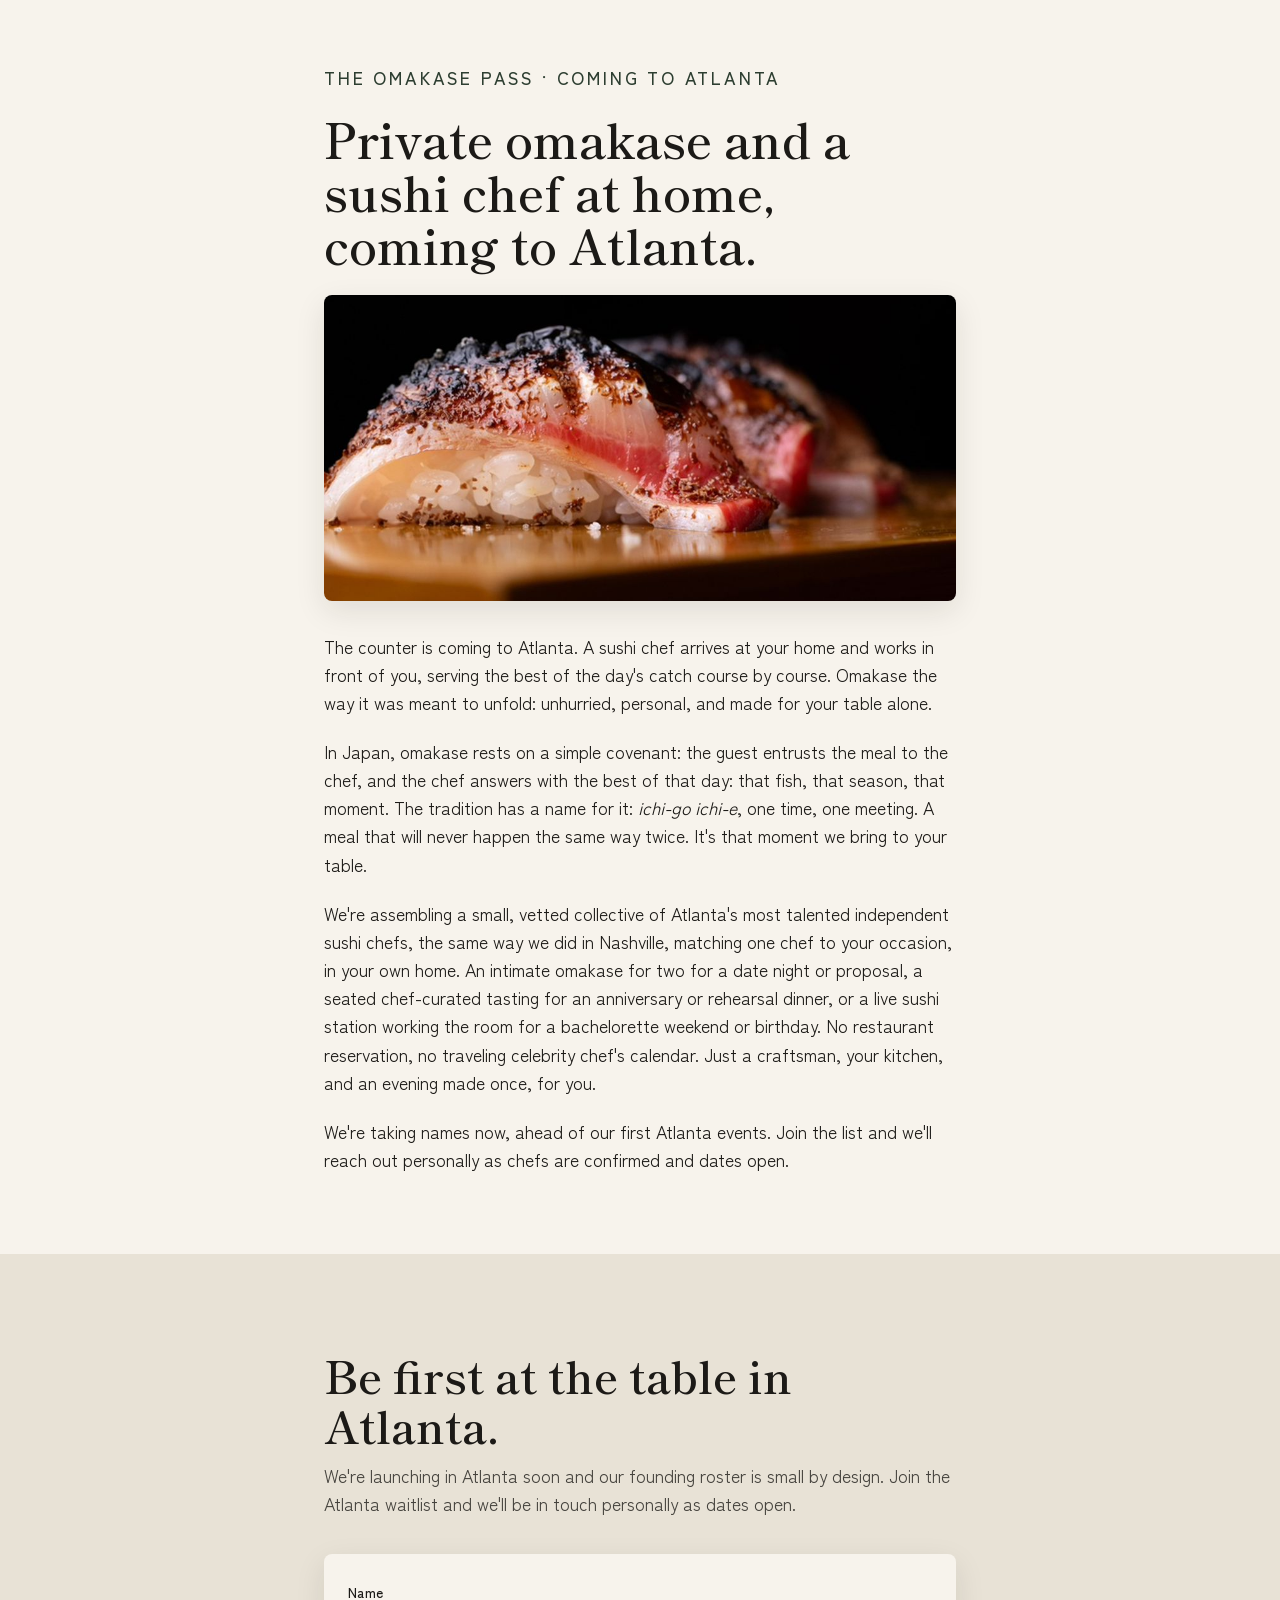
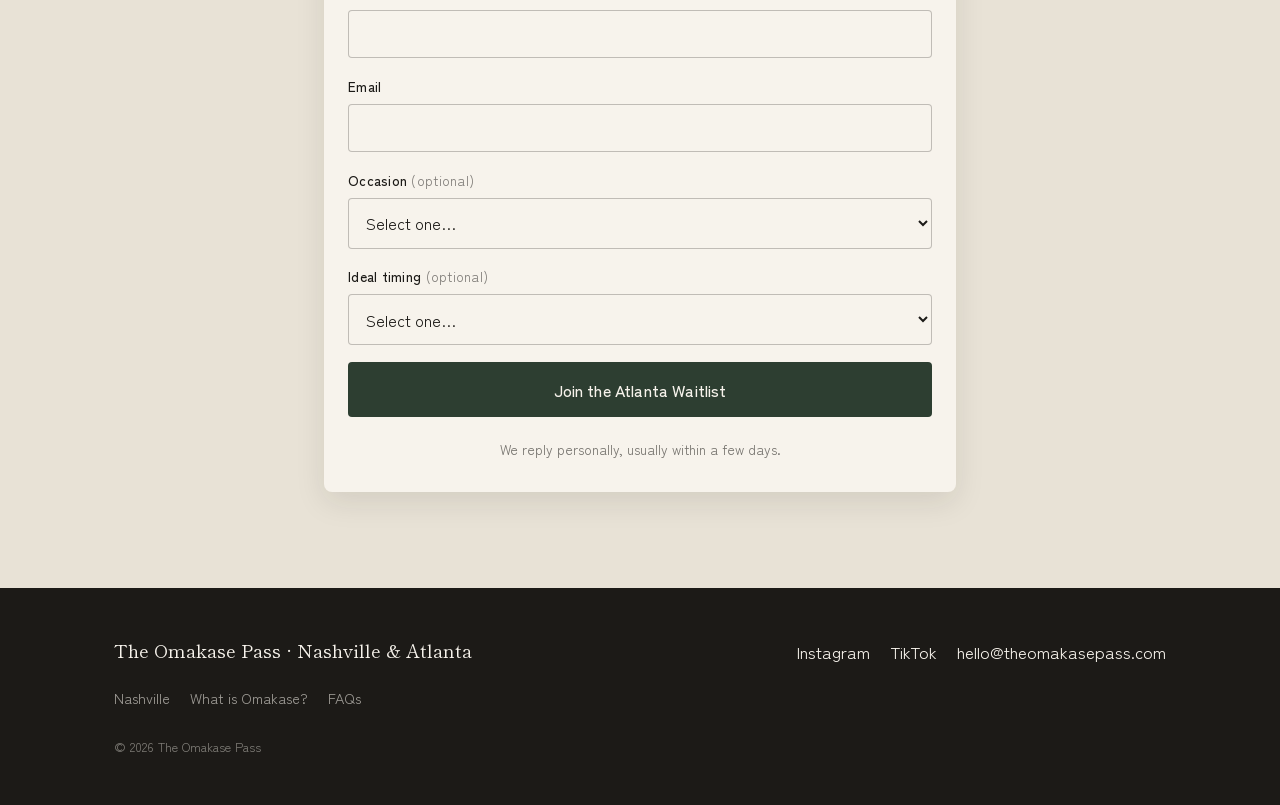
==== commit 3f95a803: "Copy: remove em dashes and 'not X, but Y' phrasing Apply the house style across all pages: replace e" ====
--- a/atlanta.html
+++ b/atlanta.html
@@ -5,19 +5,19 @@
   <meta name="viewport" content="width=device-width, initial-scale=1.0" />
   <meta name="theme-color" content="#2D3E31" />
 
-  <title>Private Omakase &amp; Sushi Chef at Home — Atlanta (Coming Soon) | The Omakase Pass</title>
-  <meta name="description" content="The Omakase Pass is bringing a private sushi chef and omakase at home to Atlanta — for anniversaries, bachelorette parties, and birthdays. Join the Atlanta waitlist." />
+  <title>Private Omakase &amp; Sushi Chef at Home in Atlanta (Coming Soon) | The Omakase Pass</title>
+  <meta name="description" content="The Omakase Pass is bringing a private sushi chef and omakase at home to Atlanta, for anniversaries, bachelorette parties, and birthdays. Join the Atlanta waitlist." />
   <link rel="canonical" href="https://theomakasepass.com/atlanta" />
 
   <meta property="og:type" content="website" />
   <meta property="og:site_name" content="The Omakase Pass" />
-  <meta property="og:title" content="Private Omakase & Sushi Chef at Home — Coming to Atlanta" />
+  <meta property="og:title" content="Private Omakase & Sushi Chef at Home: Coming to Atlanta" />
   <meta property="og:description" content="A sushi chef at your counter, course by course, in your own home. The Omakase Pass is coming to Atlanta. Join the waitlist." />
   <meta property="og:url" content="https://theomakasepass.com/atlanta" />
   <meta property="og:image" content="https://theomakasepass.com/images/og.jpg" />
 
   <meta name="twitter:card" content="summary_large_image" />
-  <meta name="twitter:title" content="Private Omakase & Sushi Chef at Home — Coming to Atlanta" />
+  <meta name="twitter:title" content="Private Omakase & Sushi Chef at Home: Coming to Atlanta" />
   <meta name="twitter:description" content="A sushi chef at your counter, course by course, in your own home. The Omakase Pass is coming to Atlanta." />
   <meta name="twitter:image" content="https://theomakasepass.com/images/og.jpg" />
 
@@ -43,7 +43,7 @@
   {
     "@context": "https://schema.org",
     "@type": "Service",
-    "name": "The Omakase Pass — Private Omakase in Atlanta (Coming Soon)",
+    "name": "The Omakase Pass: Private Omakase in Atlanta (Coming Soon)",
     "serviceType": "Private omakase and sushi chef experiences",
     "description": "Private, in-home omakase and sushi chef experiences coming soon to Atlanta, Georgia. A vetted collective of independent sushi chefs for anniversaries, birthdays, bachelorette parties, and rehearsal dinners. Join the Atlanta waitlist.",
     "url": "https://theomakasepass.com/atlanta",
@@ -64,26 +64,26 @@
 
   <main class="page exp" id="content">
     <p class="eyebrow">The Omakase Pass · Coming to Atlanta</p>
-    <h1>Private omakase and a sushi chef at home — coming to Atlanta.</h1>
+    <h1>Private omakase and a sushi chef at home, coming to Atlanta.</h1>
 
     <img class="exp__img" src="images/date.jpg" width="1000" height="1000"
          alt="An intimate private omakase dinner for two, plated course by course at home" />
 
     <p class="exp__lede">
       The counter is coming to Atlanta. A sushi chef arrives at your home and works in front
-      of you, serving the best of the day's catch course by course — omakase the way it was
+      of you, serving the best of the day's catch course by course. Omakase the way it was
       meant to unfold: unhurried, personal, and made for your table alone.
     </p>
 
     <p>
       In Japan, omakase rests on a simple covenant: the guest entrusts the meal to the chef,
-      and the chef answers with the best of that day — that fish, that season, that moment.
+      and the chef answers with the best of that day: that fish, that season, that moment.
       The tradition has a name for it: <em>ichi-go ichi-e</em>, one time, one meeting. A meal
       that will never happen the same way twice. It's that moment we bring to your table.
     </p>
     <p>
       We're assembling a small, vetted collective of Atlanta's most talented independent
-      sushi chefs, the same way we did in Nashville — matching one chef to your occasion, in
+      sushi chefs, the same way we did in Nashville, matching one chef to your occasion, in
       your own home. An intimate omakase for two for a date night or proposal, a seated
       chef-curated tasting for an anniversary or rehearsal dinner, or a live sushi station
       working the room for a bachelorette weekend or birthday. No restaurant reservation, no
--- a/styles.css
+++ b/styles.css
@@ -693,11 +693,14 @@
    ============================================================ */
 .exp__img {
   width: 100%;
-  aspect-ratio: 3 / 2;
+  /* A constrained banner so the image supports the copy rather than
+     dominating it — details stay near the top of the page. */
+  height: clamp(200px, 34vh, 340px);
   object-fit: cover;
+  object-position: center;
   border-radius: 8px;
   box-shadow: var(--shadow-card);
-  margin: 0 0 2rem;
+  margin: 1.5rem 0 2rem;
 }
 .exp__lede { font-size: 1.2rem; }
 .exp__price {
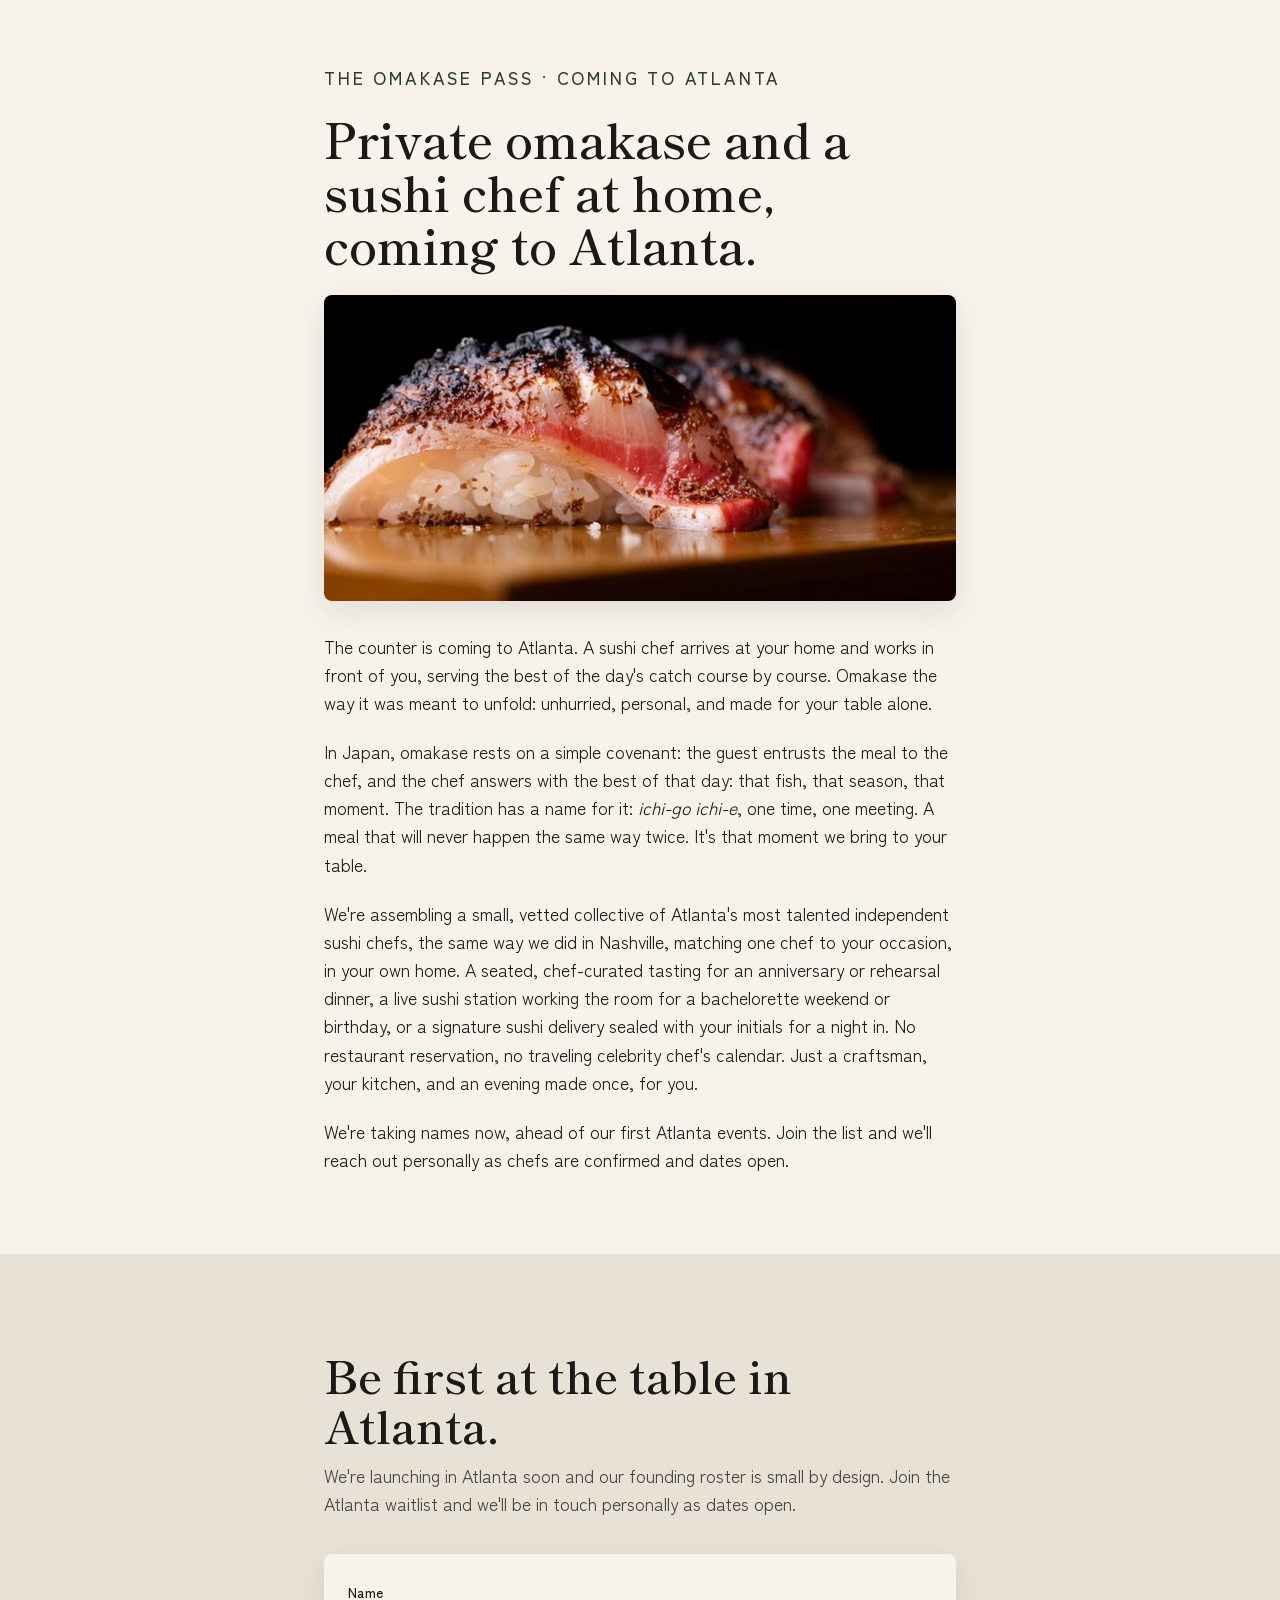
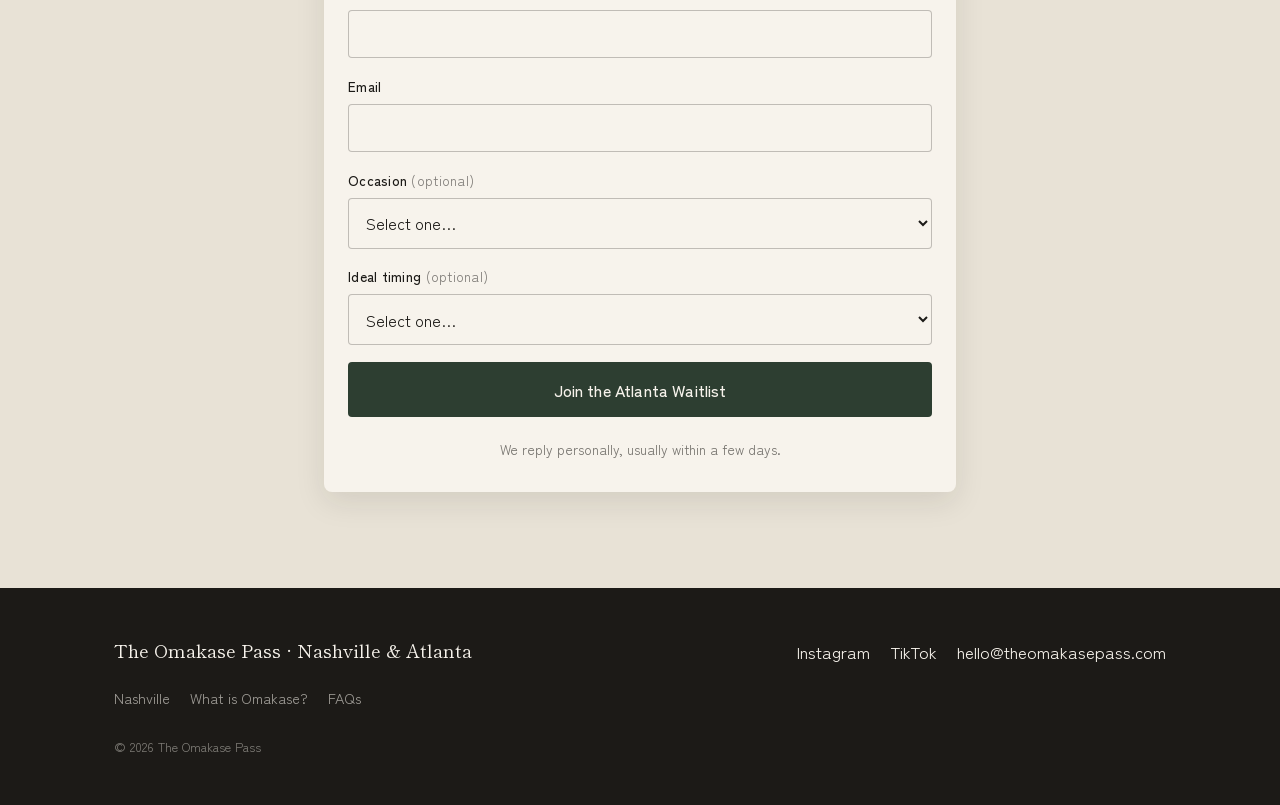
==== commit 4fbed7d7: "Replace Counter for Two with Signature Sushi Delivery Convert the third tier into a delivery product" ====
--- a/atlanta.html
+++ b/atlanta.html
@@ -84,9 +84,9 @@
     <p>
       We're assembling a small, vetted collective of Atlanta's most talented independent
       sushi chefs, the same way we did in Nashville, matching one chef to your occasion, in
-      your own home. An intimate omakase for two for a date night or proposal, a seated
-      chef-curated tasting for an anniversary or rehearsal dinner, or a live sushi station
-      working the room for a bachelorette weekend or birthday. No restaurant reservation, no
+      your own home. A seated, chef-curated tasting for an anniversary or rehearsal dinner, a
+      live sushi station working the room for a bachelorette weekend or birthday, or a
+      signature sushi delivery sealed with your initials for a night in. No restaurant reservation, no
       traveling celebrity chef's calendar. Just a craftsman, your kitchen, and an evening
       made once, for you.
     </p>
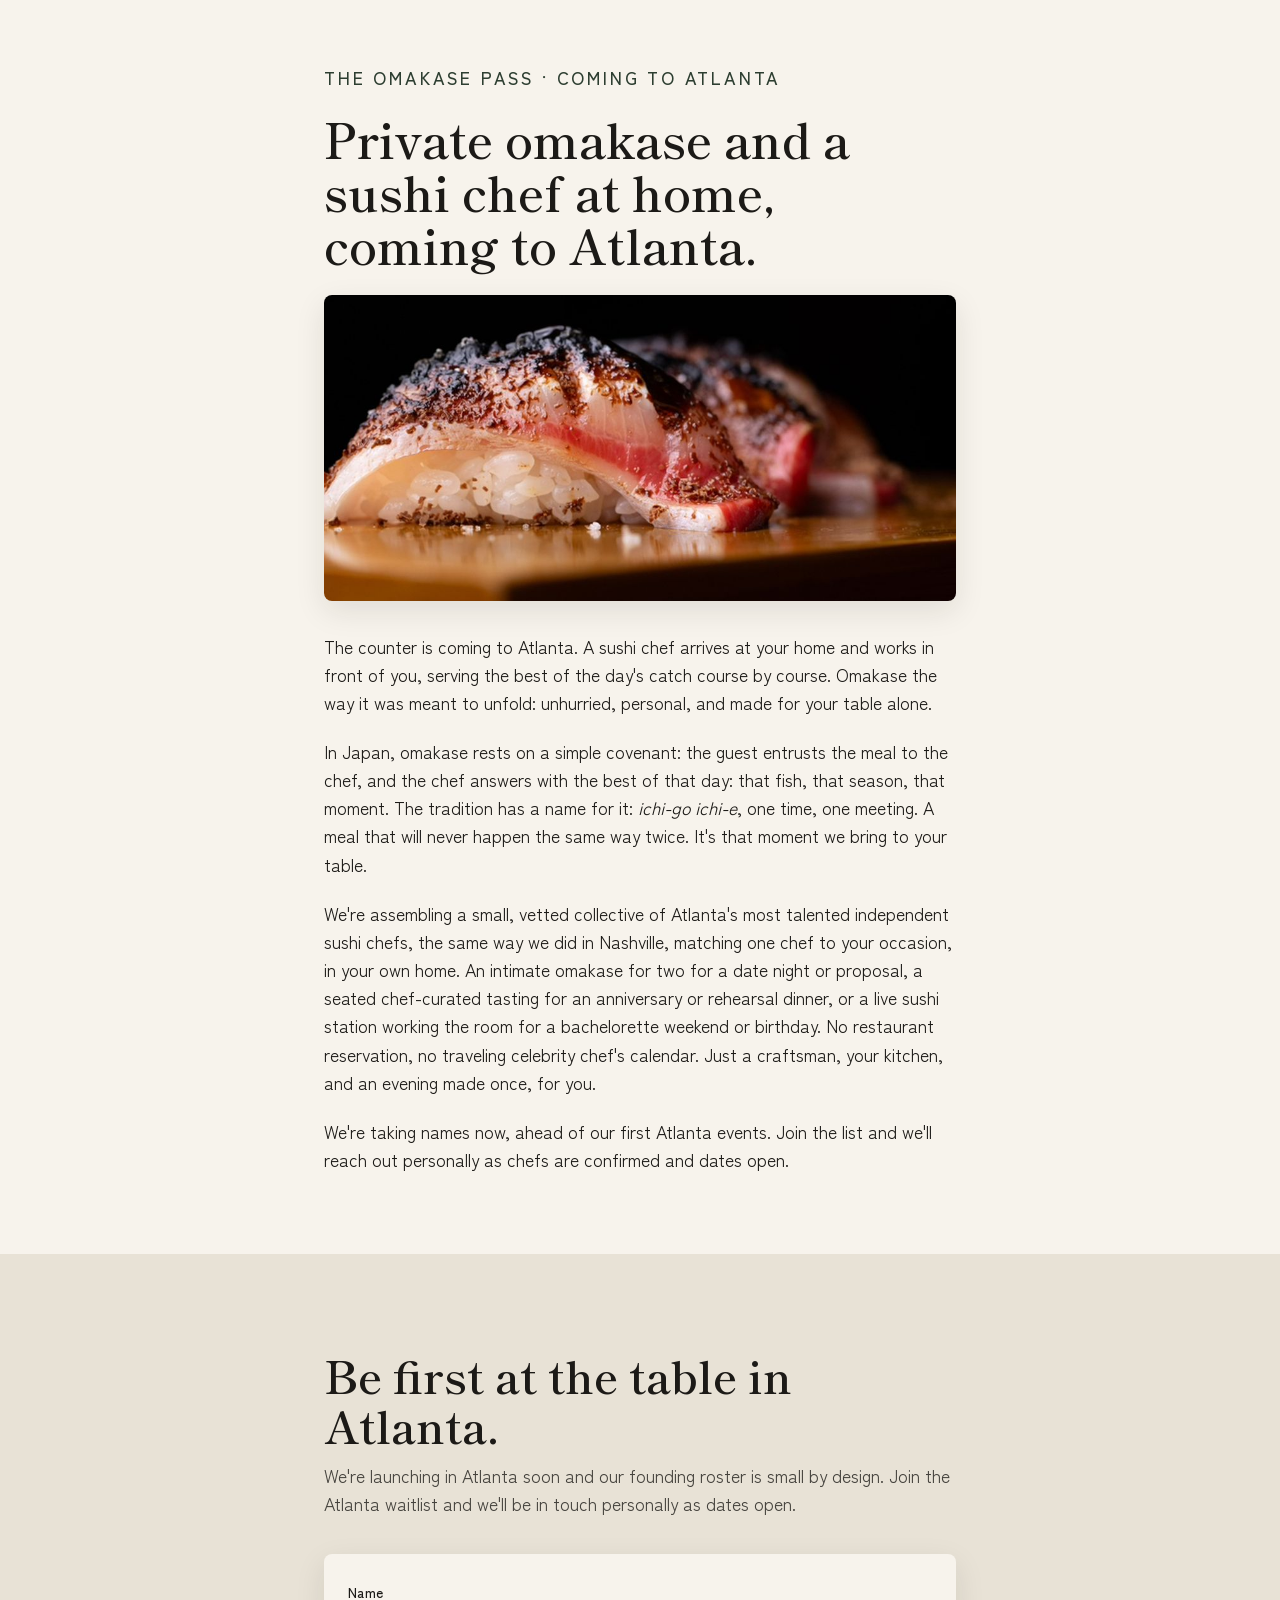
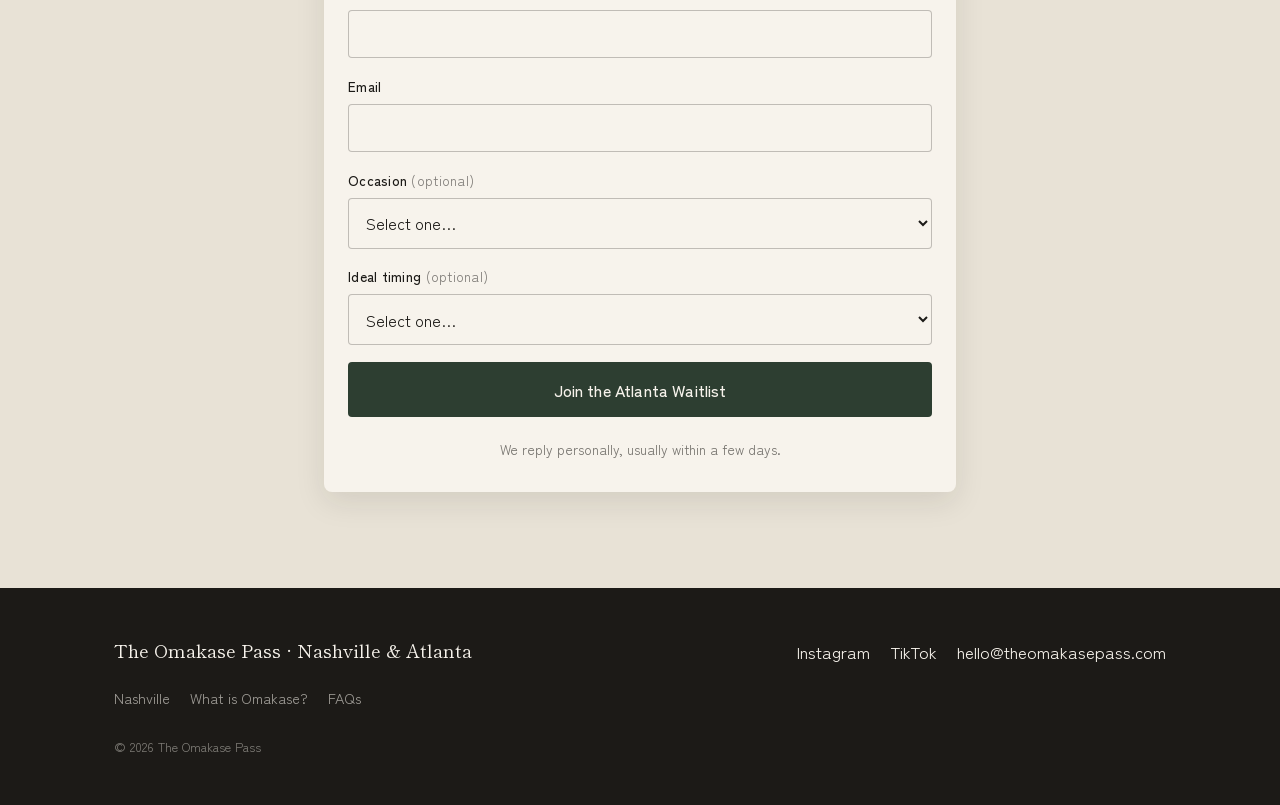
==== commit d3775f6b: "Revert "Replace Counter for Two with Signature Sushi Delivery" This reverts commit 4fbed7d7f44c7e1a1" ====
--- a/atlanta.html
+++ b/atlanta.html
@@ -84,9 +84,9 @@
     <p>
       We're assembling a small, vetted collective of Atlanta's most talented independent
       sushi chefs, the same way we did in Nashville, matching one chef to your occasion, in
-      your own home. A seated, chef-curated tasting for an anniversary or rehearsal dinner, a
-      live sushi station working the room for a bachelorette weekend or birthday, or a
-      signature sushi delivery sealed with your initials for a night in. No restaurant reservation, no
+      your own home. An intimate omakase for two for a date night or proposal, a seated
+      chef-curated tasting for an anniversary or rehearsal dinner, or a live sushi station
+      working the room for a bachelorette weekend or birthday. No restaurant reservation, no
       traveling celebrity chef's calendar. Just a craftsman, your kitchen, and an evening
       made once, for you.
     </p>
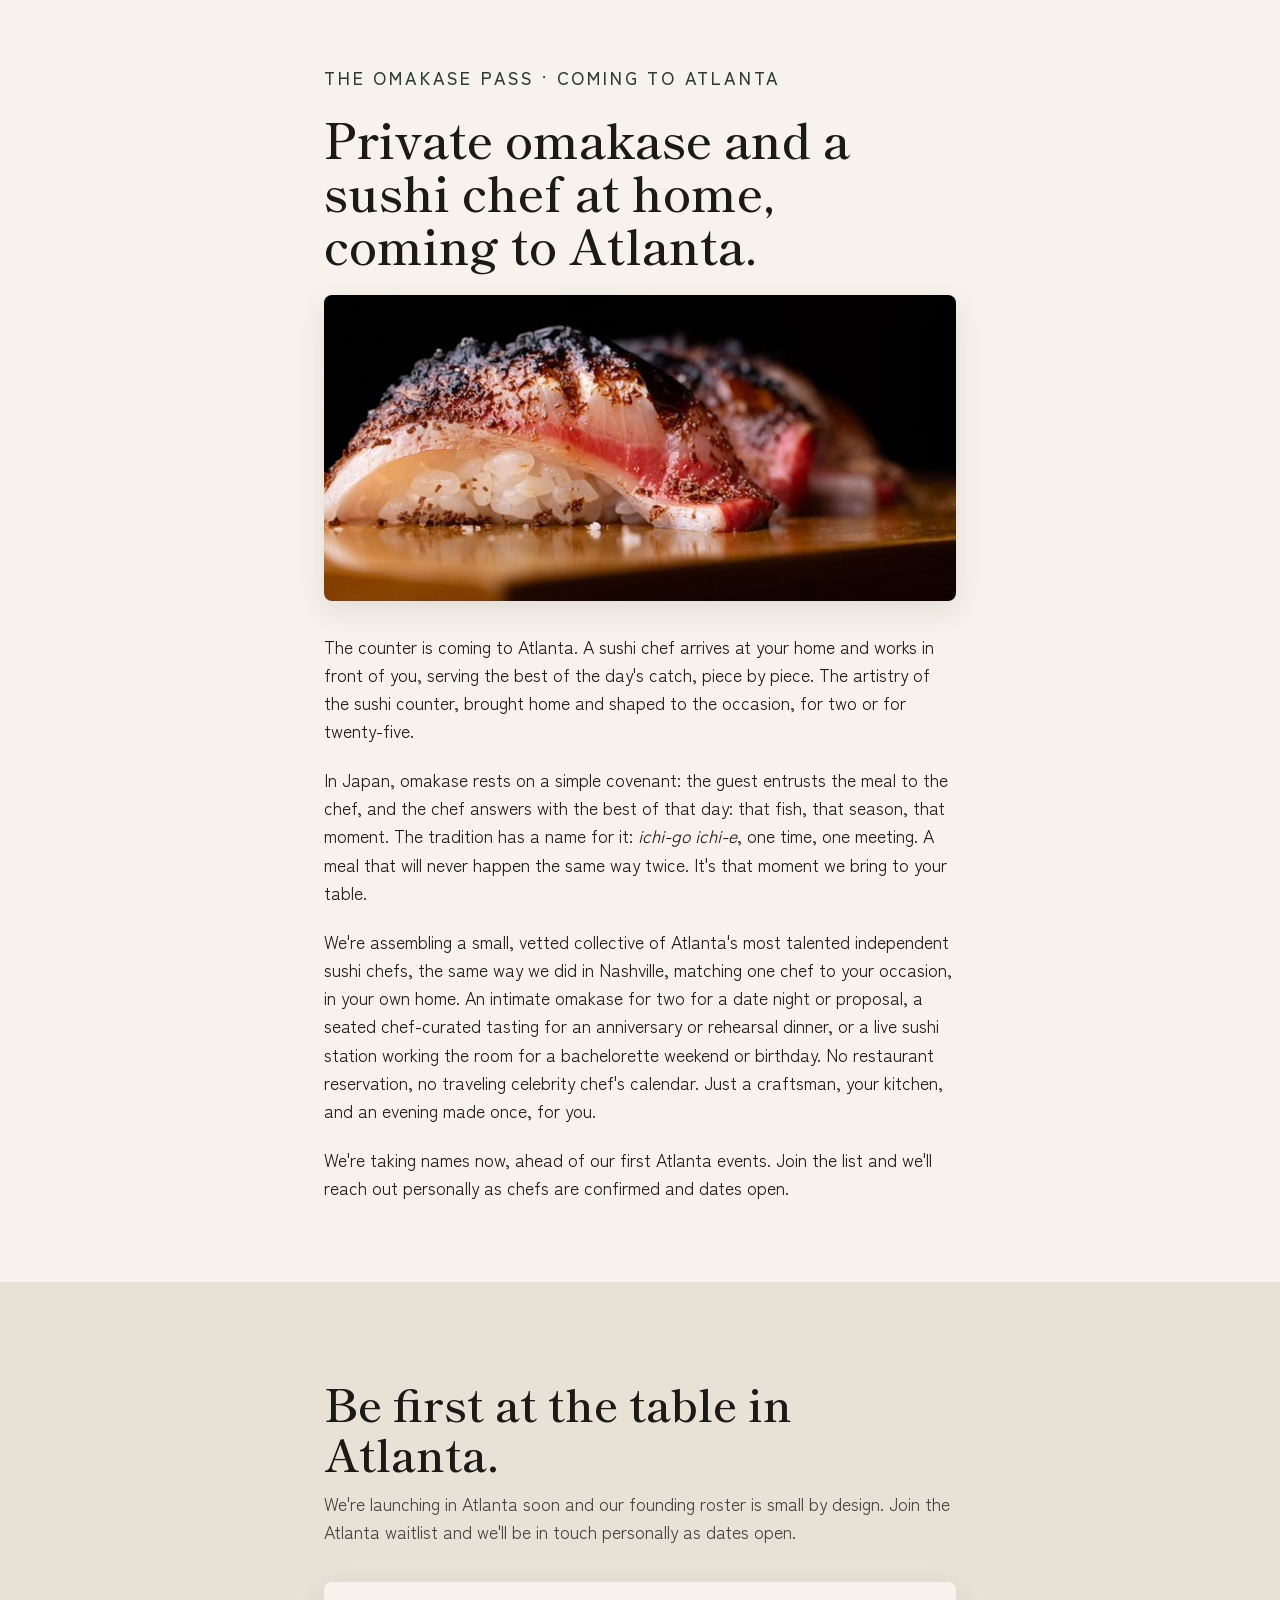
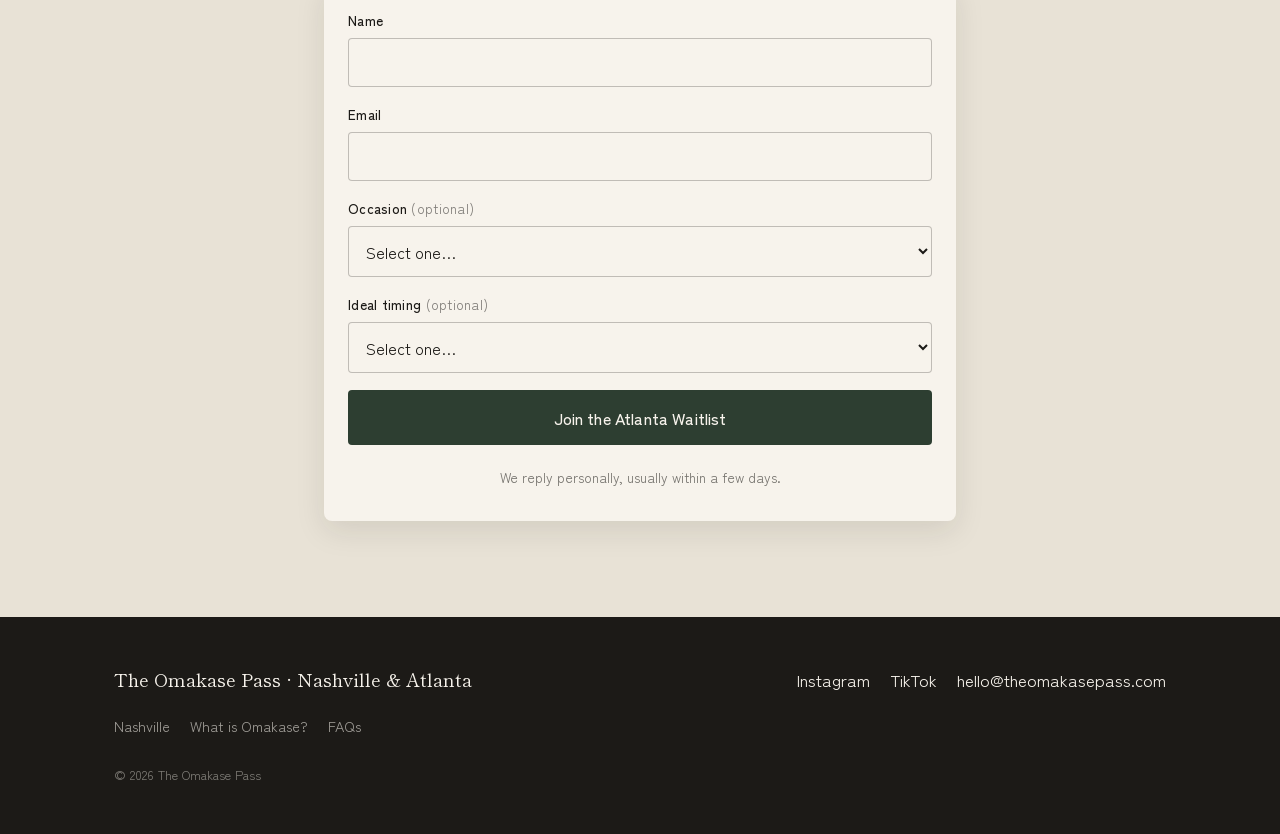
==== commit f81f873b: "Reframe hero so it doesn't sell omakase as the whole service Omakase is one style (the flagship tast" ====
--- a/atlanta.html
+++ b/atlanta.html
@@ -71,8 +71,8 @@
 
     <p class="exp__lede">
       The counter is coming to Atlanta. A sushi chef arrives at your home and works in front
-      of you, serving the best of the day's catch course by course. Omakase the way it was
-      meant to unfold: unhurried, personal, and made for your table alone.
+      of you, serving the best of the day's catch, piece by piece. The artistry of the sushi
+      counter, brought home and shaped to the occasion, for two or for twenty-five.
     </p>
 
     <p>
@@ -167,7 +167,9 @@
     </div>
   </footer>
 
-  <!-- Atlanta waitlist AJAX submit (mirrors the homepage waitlist script). -->
+  <!-- Atlanta waitlist AJAX submit (mirrors the homepage waitlist script):
+       on a successful Formspree POST, redirect to the unlisted /thanks page.
+       With JavaScript disabled the form posts to Formspree directly. -->
   <script>
     (function () {
       var form = document.getElementById('atlanta-form');
@@ -183,8 +185,7 @@
           headers: { 'Accept': 'application/json' }
         }).then(function (res) {
           if (!res.ok) throw new Error('bad response');
-          form.innerHTML =
-            '<p class="form-success">You\'re on the Atlanta list. We\'ll be in touch personally.</p>';
+          window.location.assign('/thanks');
         }).catch(function () {
           if (btn) { btn.disabled = false; btn.textContent = original; }
           var err = form.querySelector('.form-error');
--- a/styles.css
+++ b/styles.css
@@ -198,10 +198,10 @@
 }
 
 .wordmark {
-  font-family: var(--font-body);
-  font-weight: 500;
-  font-size: 0.8rem;
-  letter-spacing: 0.22em;
+  font-family: var(--font-display);
+  font-weight: 600;
+  font-size: 0.95rem;
+  letter-spacing: 0.14em;
   text-transform: uppercase;
   padding-top: 1rem;
 }
@@ -338,6 +338,40 @@
    ============================================================ */
 .experiences { background: var(--rice); }
 
+/* Intro that frames the three cards as one service, three formats. */
+.experiences__intro {
+  max-width: var(--prosew);
+  margin: 0 auto 3rem;
+  text-align: center;
+}
+.experiences__headline {
+  font-size: clamp(1.8rem, 5vw, 2.6rem);
+  margin-bottom: 1rem;
+}
+.experiences__sub {
+  font-size: 1.1rem;
+  color: rgba(28, 26, 23, 0.8);
+  max-width: 36em;
+  margin: 0 auto;
+}
+
+/* "Signature" flag on the flagship card. Forest, never vermillion: the
+   hanko is the one vermillion mark per view. */
+.pass-card__flag {
+  display: inline-block;
+  align-self: flex-start;
+  font-family: var(--font-body);
+  font-size: 0.62rem;
+  font-weight: 500;
+  letter-spacing: 0.16em;
+  text-transform: uppercase;
+  color: var(--forest);
+  border: 1px solid rgba(45, 62, 49, 0.35);
+  border-radius: 3px;
+  padding: 0.28rem 0.55rem;
+  margin-bottom: 0.85rem;
+}
+
 .cards {
   display: flex;
   flex-direction: column;
@@ -427,6 +461,38 @@
   color: rgba(28, 26, 23, 0.7);
   margin-bottom: 1.4rem;
 }
+
+/* Detail "stub": minimum, guests, and (last) price per head. Pinned to the
+   bottom of the card so all three stubs align into one clean row, and led
+   by a dashed rule that echoes the ticket's perforated edge. Price sits last
+   and quiet, so the card leads with the experience and the occasion. */
+.pass-card__specs {
+  margin: 0 0 1.4rem;
+  padding-top: 1.2rem;
+  border-top: 1px dashed rgba(28, 26, 23, 0.28);
+}
+.pass-card__specs .spec {
+  display: flex;
+  justify-content: space-between;
+  align-items: baseline;
+  gap: 1rem;
+  padding: 0.4rem 0;
+}
+.pass-card__specs dt {
+  margin: 0;
+  font-size: 0.7rem;
+  letter-spacing: 0.12em;
+  text-transform: uppercase;
+  color: rgba(28, 26, 23, 0.5);
+}
+.pass-card__specs dd {
+  margin: 0;
+  font-size: 1rem;
+  text-align: right;
+  color: var(--ink);
+}
+/* The price is the last, quiet line: a touch of weight, no size jump. */
+.pass-card__specs .spec--price dd { font-weight: 500; }
 
 .pricing-note {
   text-align: center;
@@ -593,6 +659,13 @@
   font-family: var(--font-display);
   font-size: 1.15rem;
   margin: 0;
+}
+.footer__descriptor {
+  display: block;
+  margin-top: 0.3rem;
+  font-family: var(--font-body);
+  font-size: 0.82rem;
+  color: rgba(247, 243, 236, 0.6);
 }
 .footer__links,
 .footer__quiet {
@@ -983,8 +1056,10 @@
     flex: 1;
     padding: 2rem 1.9rem 2.25rem;
   }
-  /* Push the CTA to the bottom so both cards align */
-  .pass-card__body .btn { margin-top: auto; align-self: flex-start; }
+  /* Pin the detail stub (and everything below it) to the bottom so the
+     stubs align across cards regardless of description length. */
+  .pass-card__body .pass-card__specs { margin-top: auto; }
+  .pass-card__body .btn { align-self: flex-start; }
 
   .steps {
     flex-direction: row;
